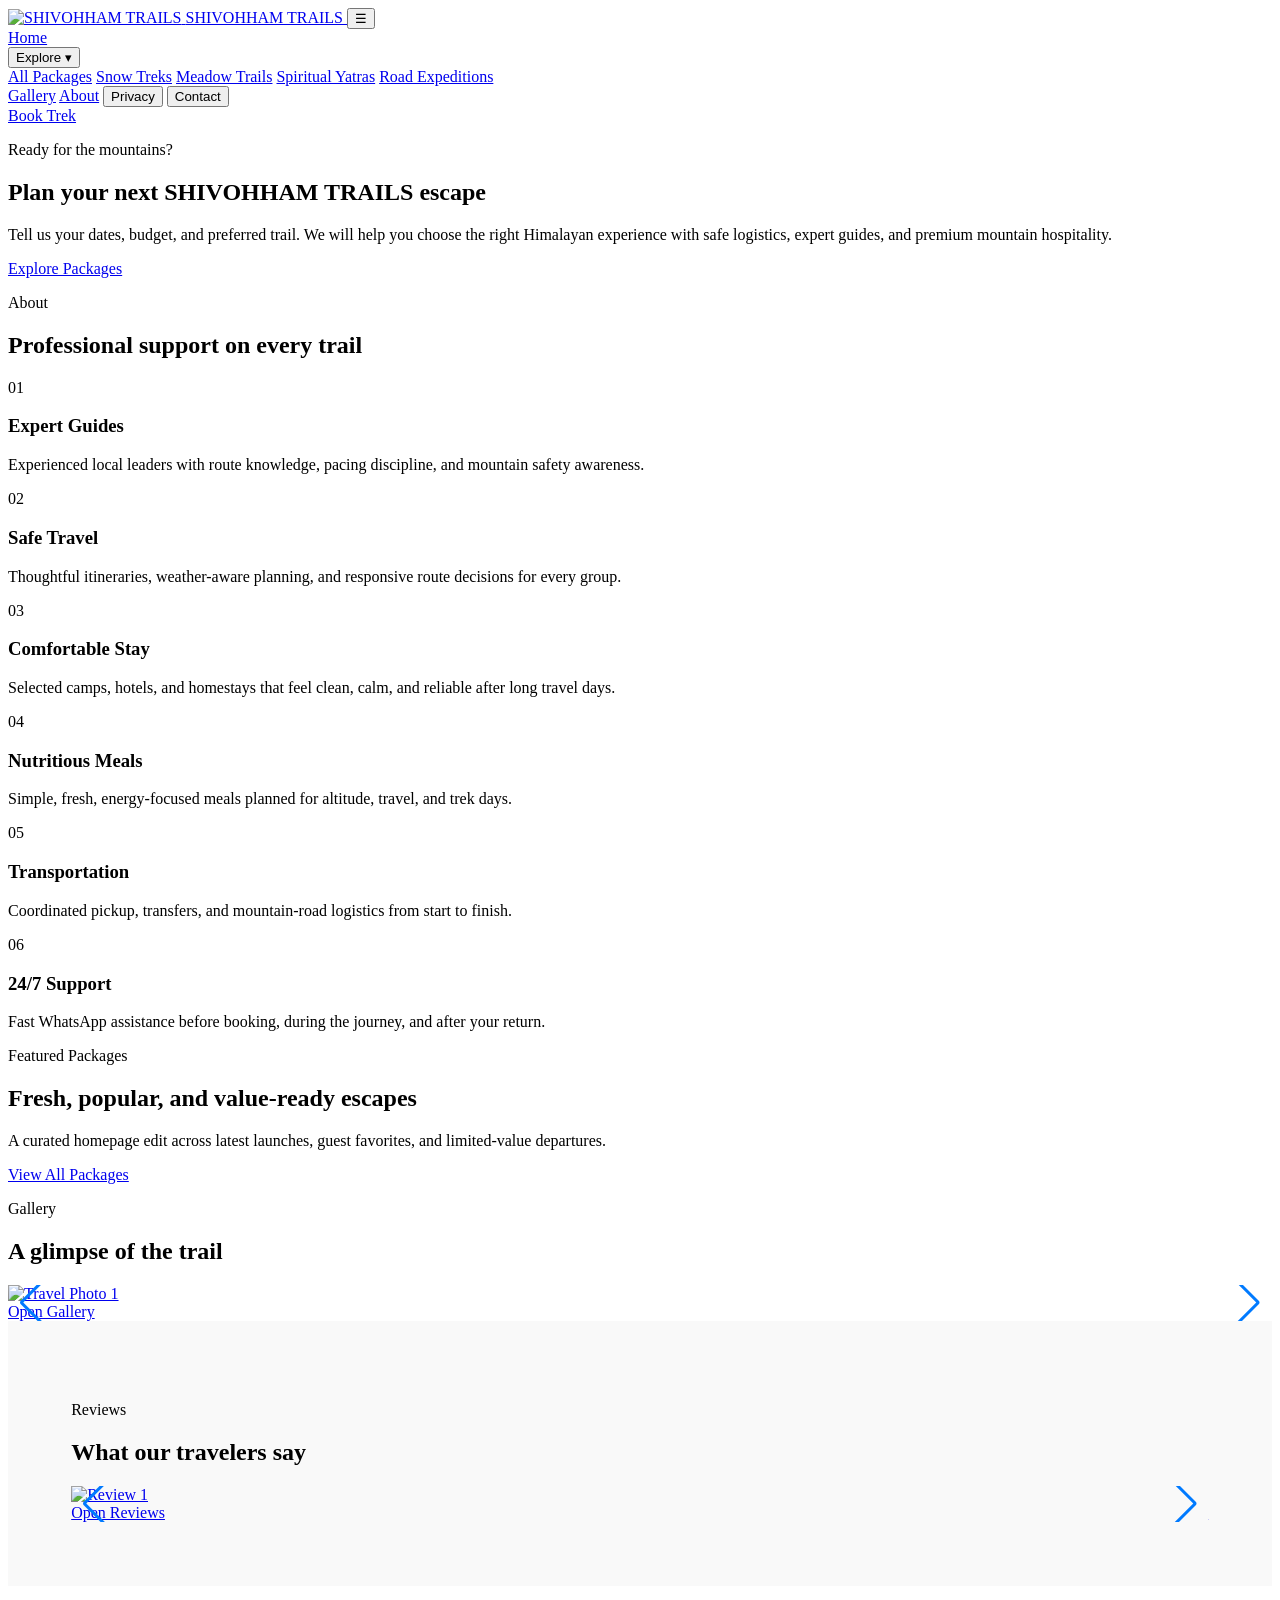
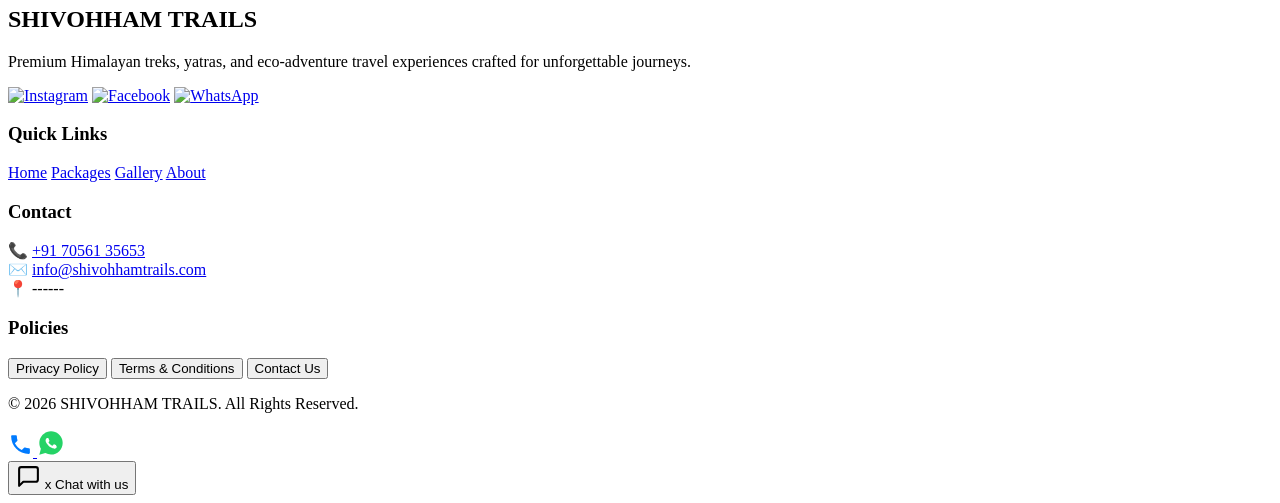
==== home/index.html @ 0c2823a3 "Fix Instagram icon paths" ====
<!DOCTYPE html>
<html lang="en">
<head>
  <meta charset="UTF-8" />
  <meta name="viewport" content="width=device-width, initial-scale=1.0" />
  <title>SHIVOHHAM TRAILS | Premium Himalayan Treks & Travel Packages</title>
  <meta name="description" content="Discover premium Himalayan treks, spiritual yatras, and curated mountain travel packages with expert guides and easy WhatsApp booking." />
  <link rel="icon" type="image/jpeg" href="../assets/logo.png" />
  <link rel="stylesheet" href="https://cdn.jsdelivr.net/npm/swiper@11/swiper-bundle.min.css" />
  <link rel="stylesheet" href="../index.css" />
  <script src="https://cdn.jsdelivr.net/npm/swiper@11/swiper-bundle.min.js"></script>
  <script src="../package.js" defer></script>
  <script src="../index.js" defer></script>
  <link rel="preconnect" href="https://fonts.googleapis.com">
  <link rel="preconnect" href="https://fonts.gstatic.com" crossorigin>
  <link href="https://fonts.googleapis.com/css2?family=Inter:wght@400;500;600;700;800;900&display=swap" rel="stylesheet">
</head> 
<body>
  <header class="header">
    <a class="logo-container" href="../home/" aria-label="SHIVOHHAM TRAILS home">
      <img class="logo-img" src="../assets/logo.png" alt="SHIVOHHAM TRAILS" />
      <span class="logo-text">SHIVOHHAM TRAILS</span>
    </a>

    <button class="menu-toggle" id="menuToggle">
      ☰
    </button>

    <nav class="nav-links" id="navLinks" aria-label="Primary navigation">
      <a href="../home/">Home</a>
      <div class="dropdown">
        <button class="dropdown-btn nav-link">Explore ▾</button>
        <div class="dropdown-content">
          <a href="../packages/">All Packages</a>
          <a href="../packages/?category=snow">Snow Treks</a>
          <a href="../packages/?category=meadow">Meadow Trails</a>
          <a href="../packages/?category=yatra">Spiritual Yatras</a>
          <a href="../packages/?category=road">Road Expeditions</a>
        </div>
      </div>
      <a href="../gallery/gallery.html">Gallery</a>
      <a href="#why">About</a>
      <button class="nav-link" type="button" data-modal="privacy">Privacy</button>
      <button class="nav-link" type="button" data-modal="contact">Contact</button>
    </nav>

    <div class="nav-actions">
      <a class="nav-cta" href="https://wa.me/917056135653" target="_blank" rel="noopener noreferrer">Book Trek</a>
    </div>
  </header>

  <main>
    <section class="hero reveal" id="home">
      <div class="hero-bg"></div>
      <div class="hero-pattern" aria-hidden="true"></div>
      <div class="hero-panel">
        <p class="eyebrow">Ready for the mountains?</p>
        <div class="mini-divider" aria-hidden="true"><span></span></div>
        <h1 class="animate-title">Plan your next <span>SHIVOHHAM TRAILS</span> escape</h1>
        <p class="animate-subtitle">Tell us your dates, budget, and preferred trail. We will help you choose the right Himalayan experience with safe logistics, expert guides, and premium mountain hospitality.</p>
        <div class="hero-actions">
          <a class="hero-cta ghost" href="../packages/">Explore Packages</a>
        </div>
      </div>
    </section>

    <section class="why-section reveal-left" id="why">
      <div class="trek-container">
        <div class="section-heading">
          <p class="eyebrow">About</p>
          <h2 class="section-title">Professional support on every trail</h2>
        </div>
        <div class="why-grid">
          <article class="why-card"><span>01</span><h3>Expert Guides</h3><p>Experienced local leaders with route knowledge, pacing discipline, and mountain safety awareness.</p></article>
          <article class="why-card"><span>02</span><h3>Safe Travel</h3><p>Thoughtful itineraries, weather-aware planning, and responsive route decisions for every group.</p></article>
          <article class="why-card"><span>03</span><h3>Comfortable Stay</h3><p>Selected camps, hotels, and homestays that feel clean, calm, and reliable after long travel days.</p></article>
          <article class="why-card"><span>04</span><h3>Nutritious Meals</h3><p>Simple, fresh, energy-focused meals planned for altitude, travel, and trek days.</p></article>
          <article class="why-card"><span>05</span><h3>Transportation</h3><p>Coordinated pickup, transfers, and mountain-road logistics from start to finish.</p></article>
          <article class="why-card"><span>06</span><h3>24/7 Support</h3><p>Fast WhatsApp assistance before booking, during the journey, and after your return.</p></article>
        </div>
      </div>
    </section>

    <section class="trek-container reveal" id="treks">
      <div class="section-heading">
        <p class="eyebrow">Featured Packages</p>
        <h2 class="section-title">Fresh, popular, and value-ready escapes</h2>
        <p class="section-copy">A curated homepage edit across latest launches, guest favorites, and limited-value departures.</p>
      </div>
      <div class="featured-package-board" id="featuredPackages"></div>
      <div class="featured-actions">
        <a class="hero-cta primary" href="../packages/">View All Packages</a>
      </div>
    </section>

    <section class="insta-feed-section reveal-right" id="gallery">
      <div class="insta-inner">
        <div class="section-heading">
          <p class="eyebrow">Gallery</p>
          <h2 class="section-title">A glimpse of the trail</h2>
        </div>
        <div class="swiper gallerySwiper">
          <div class="swiper-wrapper">
            <div class="swiper-slide"><a class="image-card" href="../gallery/gallery.html"><img src="../assets/reviews/travel1.jpeg" alt="Travel Photo 1" /><div class="image-overlay"><span>Open Gallery</span></div></a></div>
            <div class="swiper-slide"><a class="image-card" href="../gallery/gallery.html"><img src="../assets/reviews/travel2.jpeg" alt="Travel Photo 2" /><div class="image-overlay"><span>Open Gallery</span></div></a></div>
            <div class="swiper-slide"><a class="image-card" href="../gallery/gallery.html"><img src="../assets/reviews/travel3.jpeg" alt="Travel Photo 3" /><div class="image-overlay"><span>Open Gallery</span></div></a></div>
            <div class="swiper-slide"><a class="image-card" href="../gallery/gallery.html"><img src="../assets/reviews/travel4.jpeg" alt="Travel Photo 4" /><div class="image-overlay"><span>Open Gallery</span></div></a></div>
            <div class="swiper-slide"><a class="image-card" href="../gallery/gallery.html"><img src="../assets/reviews/travel5.jpeg" alt="Travel Photo 5" /><div class="image-overlay"><span>Open Gallery</span></div></a></div>
            <div class="swiper-slide"><a class="image-card" href="../gallery/gallery.html"><img src="../assets/reviews/travel6.jpeg" alt="Travel Photo 6" /><div class="image-overlay"><span>Open Gallery</span></div></a></div>
            <div class="swiper-slide"><a class="image-card" href="../gallery/gallery.html"><img src="../assets/reviews/travel7.jpeg" alt="Travel Photo 7" /><div class="image-overlay"><span>Open Gallery</span></div></a></div>
            <div class="swiper-slide"><a class="image-card" href="../gallery/gallery.html"><img src="../assets/reviews/travel8.jpeg" alt="Travel Photo 8" /><div class="image-overlay"><span>Open Gallery</span></div></a></div>
            <div class="swiper-slide"><a class="image-card" href="../gallery/gallery.html"><img src="../assets/reviews/travel9.jpeg" alt="Travel Photo 9" /><div class="image-overlay"><span>Open Gallery</span></div></a></div>
            <div class="swiper-slide"><a class="image-card" href="../gallery/gallery.html"><img src="../assets/reviews/travel10.jpeg" alt="Travel Photo 10" /><div class="image-overlay"><span>Open Gallery</span></div></a></div>
            <div class="swiper-slide"><a class="image-card" href="../gallery/gallery.html"><img src="../assets/reviews/travel11.jpeg" alt="Travel Photo 11" /><div class="image-overlay"><span>Open Gallery</span></div></a></div>
            <div class="swiper-slide"><a class="image-card" href="../gallery/gallery.html"><img src="../assets/reviews/travel12.jpeg" alt="Travel Photo 12" /><div class="image-overlay"><span>Open Gallery</span></div></a></div>
            <div class="swiper-slide"><a class="image-card" href="../gallery/gallery.html"><img src="../assets/reviews/travel13.jpeg" alt="Travel Photo 13" /><div class="image-overlay"><span>Open Gallery</span></div></a></div>
            <div class="swiper-slide"><a class="image-card" href="../gallery/gallery.html"><img src="../assets/reviews/travel14.jpeg" alt="Travel Photo 14" /><div class="image-overlay"><span>Open Gallery</span></div></a></div>
            <div class="swiper-slide"><a class="image-card" href="../gallery/gallery.html"><img src="../assets/reviews/travel15.jpeg" alt="Travel Photo 15" /><div class="image-overlay"><span>Open Gallery</span></div></a></div>
            <div class="swiper-slide"><a class="image-card" href="../gallery/gallery.html"><img src="../assets/reviews/travel16.jpeg" alt="Travel Photo 16" /><div class="image-overlay"><span>Open Gallery</span></div></a></div>
          </div>
          <div class="swiper-button-next"></div>
          <div class="swiper-button-prev"></div>
          <div class="swiper-pagination"></div>
        </div>
      </div>
    </section>

    <section class="reviews-section reveal" id="reviews" style="padding: 4rem 5%; background: var(--bg-alt, #f9f9f9);">
      <div class="trek-container">
        <div class="section-heading">
          <p class="eyebrow">Reviews</p>
          <h2 class="section-title">What our travelers say</h2>
        </div>
        <div class="swiper reviewsSwiper">
          <div class="swiper-wrapper">
            <div class="swiper-slide"><a class="image-card" href="../gallery/gallery.html#reviews"><img src="../assets/reviews/r1.jpeg" alt="Review 1" /><div class="image-overlay"><span>Open Reviews</span></div></a></div>
            <div class="swiper-slide"><a class="image-card" href="../gallery/gallery.html#reviews"><img src="../assets/reviews/r2.jpeg" alt="Review 2" /><div class="image-overlay"><span>Open Reviews</span></div></a></div>
            <div class="swiper-slide"><a class="image-card" href="../gallery/gallery.html#reviews"><img src="../assets/reviews/r3.jpeg" alt="Review 3" /><div class="image-overlay"><span>Open Reviews</span></div></a></div>
            <div class="swiper-slide"><a class="image-card" href="../gallery/gallery.html#reviews"><img src="../assets/reviews/r4.jpeg" alt="Review 4" /><div class="image-overlay"><span>Open Reviews</span></div></a></div>
            <div class="swiper-slide"><a class="image-card" href="../gallery/gallery.html#reviews"><img src="../assets/reviews/r5.jpeg" alt="Review 5" /><div class="image-overlay"><span>Open Reviews</span></div></a></div>
            <div class="swiper-slide"><a class="image-card" href="../gallery/gallery.html#reviews"><img src="../assets/reviews/r6.jpeg" alt="Review 6" /><div class="image-overlay"><span>Open Reviews</span></div></a></div>
            <div class="swiper-slide"><a class="image-card" href="../gallery/gallery.html#reviews"><img src="../assets/reviews/r7.jpeg" alt="Review 7" /><div class="image-overlay"><span>Open Reviews</span></div></a></div>
            <div class="swiper-slide"><a class="image-card" href="../gallery/gallery.html#reviews"><img src="../assets/reviews/r8.jpeg" alt="Review 8" /><div class="image-overlay"><span>Open Reviews</span></div></a></div>
          </div>
          <div class="swiper-button-next"></div>
          <div class="swiper-button-prev"></div>
          <div class="swiper-pagination"></div>
        </div>
      </div>
    </section>
  </main>

  <footer class="footer">
    <div class="footer-grid">
      <div class="footer-brand">
        <h2>SHIVOHHAM TRAILS</h2>
        <p>Premium Himalayan treks, yatras, and eco-adventure travel experiences crafted for unforgettable journeys.</p>
        <div class="footer-social">
          <a href="https://www.instagram.com/shivohham__trails/" target="_blank" rel="noopener noreferrer" aria-label="Instagram"><img src="../assets/icon/Instagram.png" alt="Instagram"></a>
          <a href="https://www.facebook.com/profile.php?id=61578750787641" target="_blank" rel="noopener noreferrer" aria-label="Facebook"><img src="../assets/icon/facebook.png" alt="Facebook"></a>
          <a href="https://wa.me/917056135653" target="_blank" rel="noopener noreferrer" aria-label="WhatsApp"><img src="../assets/icon/whatsapp.png" alt="WhatsApp"></a>
        </div>
      </div>
      <div>
        <h3>Quick Links</h3>
        <a href="../home/">Home</a>
        <a href="../packages/">Packages</a>
        <a href="../gallery/gallery.html">Gallery</a>
        <a href="../home/#why">About</a>
      </div>
      <div>
        <h3>Contact</h3>
        <div class="footer-contact-item">
          <span class="icon">📞</span>
          <a href="tel:+917056135653">+91 70561 35653</a>
        </div>
        <div class="footer-contact-item">
          <span class="icon">✉️</span>
          <a href="#">info@shivohhamtrails.com</a>
        </div>
        <div class="footer-contact-item">
          <span class="icon">📍</span>
          <span>------</span>
        </div>
      </div>
      <div>
        <h3>Policies</h3>
        <button type="button" data-modal="privacy">Privacy Policy</button>
        <button type="button" data-modal="terms">Terms & Conditions</button>
        <button type="button" data-modal="contact">Contact Us</button>
      </div>
    </div>
    <div class="footer-bottom">
      <p>&copy; 2026 SHIVOHHAM TRAILS. All Rights Reserved.</p>
    </div>
  </footer>

  <div class="contact-widget">
    <a class="widget-btn phone-btn" href="tel:+917056135653" aria-label="Call Us" title="Call Us">
      <svg width="25" height="25" viewBox="0 0 24 24" aria-hidden="true" fill="#007BFF"><path d="M6.62 10.79c1.44 2.83 3.76 5.14 6.59 6.59l2.2-2.2c.27-.27.67-.36 1.02-.24 1.12.37 2.33.57 3.57.57.55 0 1 .45 1 1V20c0 .55-.45 1-1 1-9.39 0-17-7.61-17-17 0-.55.45-1 1-1h3.5c.55 0 1 .45 1 1 0 1.25.2 2.45.57 3.57.11.35.03.74-.25 1.02l-2.2 2.2z"/></svg>
    </a>
    <a class="widget-btn whatsapp-btn" href="https://wa.me/917056135653" target="_blank" rel="noopener noreferrer" aria-label="WhatsApp Us" title="WhatsApp Us">
      <svg width="28" height="28" viewBox="0 0 24 24" aria-hidden="true" fill="none"><path d="M12.006 2.004c-5.522 0-10.003 4.48-10.003 10.003 0 1.76.458 3.483 1.33 5.004L2 22.004l5.138-1.348a9.96 9.96 0 0 0 4.868 1.26h.004c5.522 0 10.003-4.481 10.003-10.004 0-5.521-4.481-10.003-10.003-10.003z" fill="#25D366"/><path d="M16.47 13.918c-.244-.122-1.448-.716-1.67-.798-.223-.082-.385-.123-.548.123-.162.245-.63.797-.771.961-.142.163-.284.184-.528.062a6.084 6.084 0 0 1-1.789-1.103 6.7 6.7 0 0 1-1.24-1.543c-.143-.245-.015-.378.107-.5.11-.11.244-.286.366-.429.122-.143.162-.245.244-.408.081-.164.04-.307-.02-.429-.062-.123-.549-1.325-.752-1.815-.198-.478-.399-.413-.548-.42-.142-.008-.305-.01-.468-.01a.896.896 0 0 0-.65.306c-.223.245-.853.837-.853 2.04 0 1.204.873 2.368.995 2.53.122.164 1.727 2.634 4.183 3.693 1.954.842 2.316.715 2.723.673.407-.04 1.32-.538 1.503-1.058.183-.52.183-.967.122-1.06-.06-.091-.223-.142-.468-.264z" fill="#FFF"/></svg>
    </a>
  </div>

  <button class="chat-toggle-btn" type="button" aria-label="Open chat assistant">
    <svg class="chat-open-icon" width="25" height="25" viewBox="0 0 24 24" aria-hidden="true"><path d="M21 15a2 2 0 0 1-2 2H7l-4 4V5a2 2 0 0 1 2-2h14a2 2 0 0 1 2 2z" fill="none" stroke="currentColor" stroke-width="2" stroke-linecap="round" stroke-linejoin="round"/></svg>
    <span class="chat-close-icon">x</span>
    <span class="chat-label">Chat with us</span>
  </button>
  <div class="chat-window" hidden>
    <div class="chat-header"><h3>Trek Guide Assistant</h3></div>
    <div class="chat-body" id="chatBody"></div>
  </div>

  <div class="modal-root" id="modalRoot" aria-live="polite"></div>
</body>
</html>
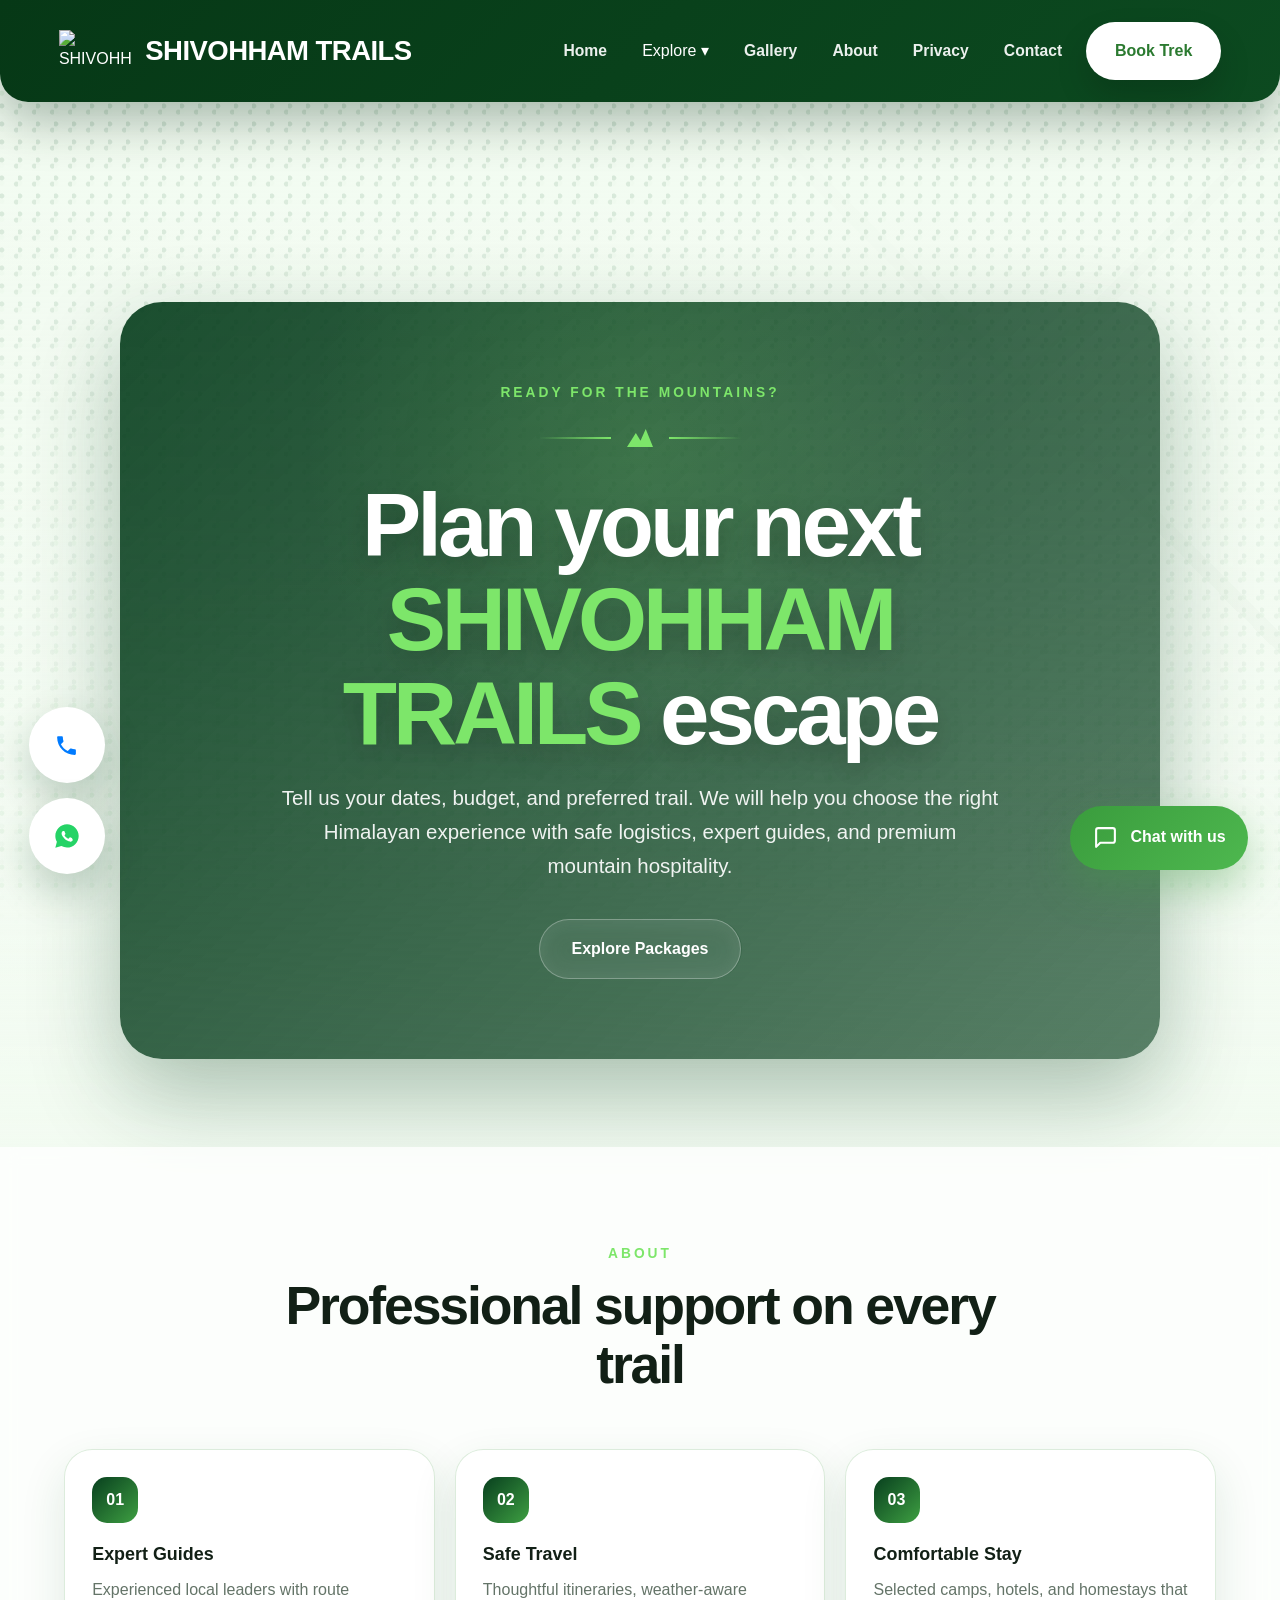
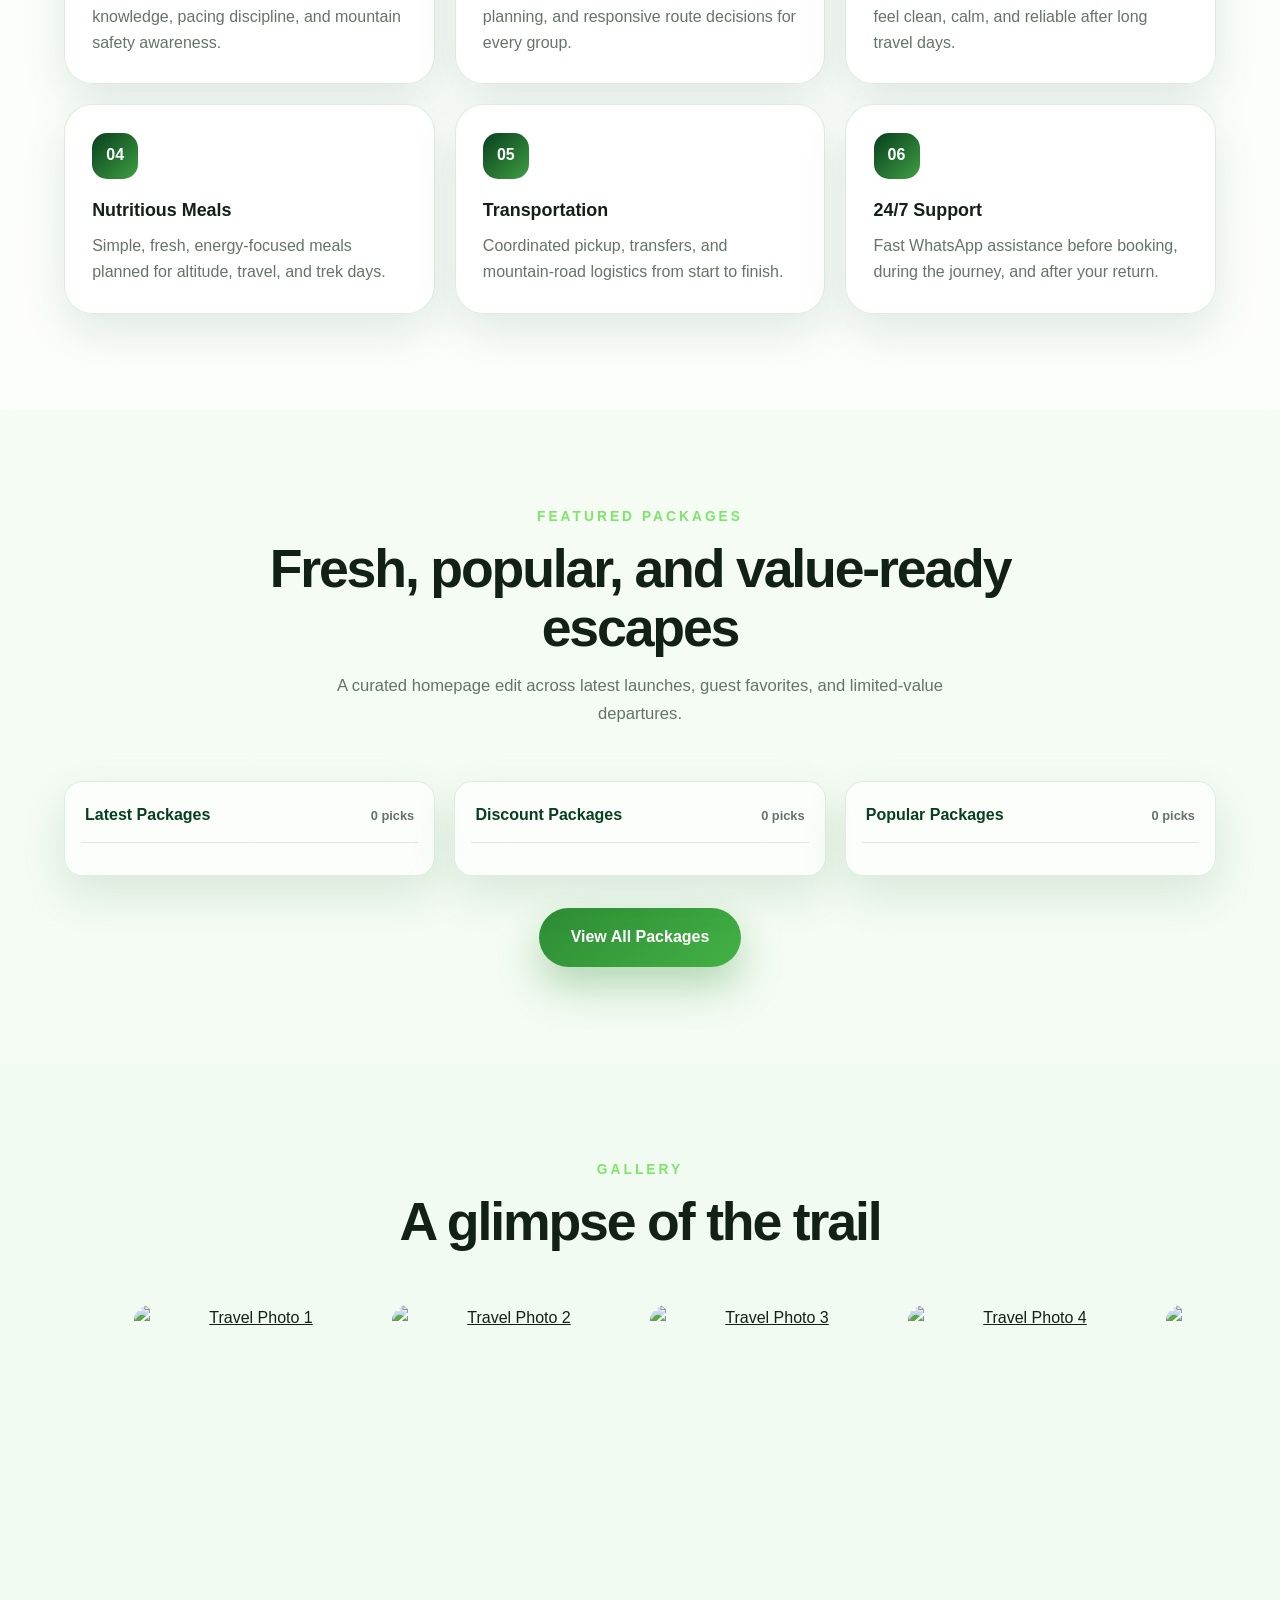
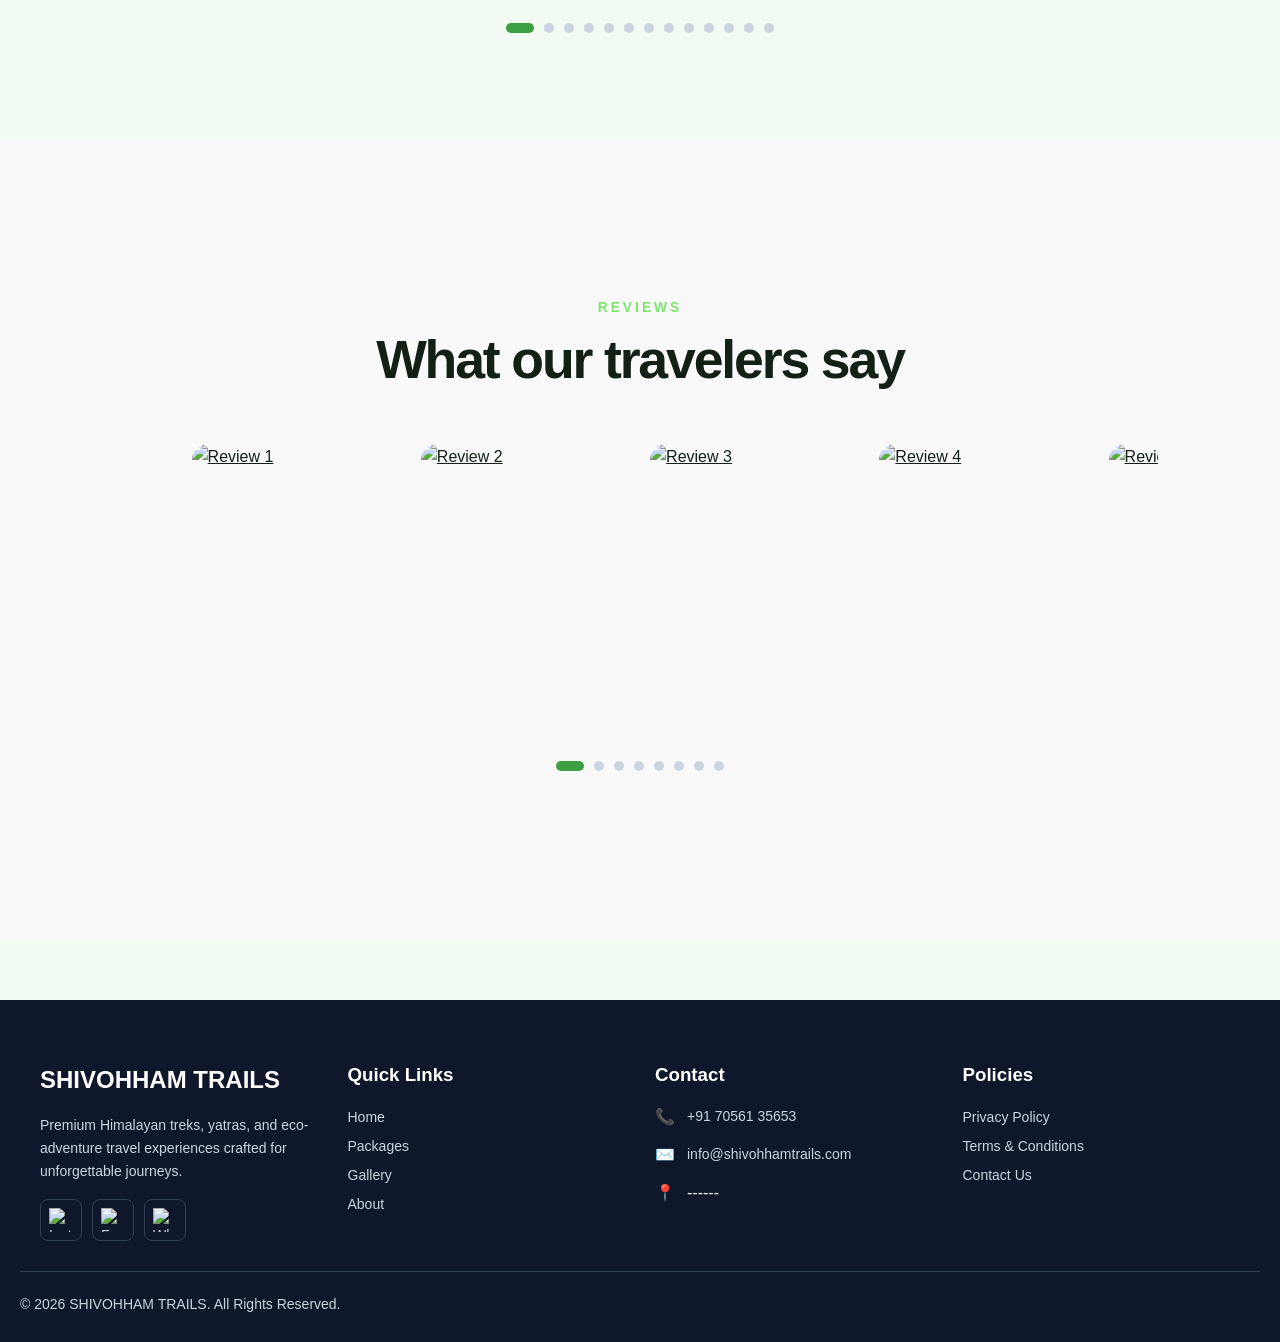
==== commit fd249dce: "Bust cache for contact modal assets" ====
--- a/home/index.html
+++ b/home/index.html
@@ -7,10 +7,10 @@
   <meta name="description" content="Discover premium Himalayan treks, spiritual yatras, and curated mountain travel packages with expert guides and easy WhatsApp booking." />
   <link rel="icon" type="image/jpeg" href="../assets/logo.png" />
   <link rel="stylesheet" href="https://cdn.jsdelivr.net/npm/swiper@11/swiper-bundle.min.css" />
-  <link rel="stylesheet" href="../index.css" />
+  <link rel="stylesheet" href="../index.css?v=20260615-contact" />
   <script src="https://cdn.jsdelivr.net/npm/swiper@11/swiper-bundle.min.js"></script>
   <script src="../package.js" defer></script>
-  <script src="../index.js" defer></script>
+  <script src="../index.js?v=20260615-contact" defer></script>
   <link rel="preconnect" href="https://fonts.googleapis.com">
   <link rel="preconnect" href="https://fonts.gstatic.com" crossorigin>
   <link href="https://fonts.googleapis.com/css2?family=Inter:wght@400;500;600;700;800;900&display=swap" rel="stylesheet">
--- a/index.css
+++ b/index.css
@@ -0,0 +1,2556 @@
+:root{
+  --forest:#083f1e;
+  --forest-2:#0f5b29;
+  --green:#3e9f42;
+  --leaf:#7de66a;
+  --cream:#f2fbf1;
+  --white:#fff;
+  --ink:#122016;
+  --muted:#647468;
+  --line:#d9ead9;
+  --shadow:0 28px 80px rgba(8,63,30,.2);
+  --soft-shadow:0 18px 45px rgba(15,91,41,.12);
+  --radius:28px;
+  --font:"Inter", sans-serif;
+  --transition:all .3s cubic-bezier(.4,0,.2,1);
+}
+
+*{
+  box-sizing:border-box;
+  margin:0;
+  padding:0;
+}
+
+html,
+body{
+  overflow-x:hidden;
+}
+
+html{
+  scroll-behavior:smooth;
+}
+
+body{
+  min-height:100vh;
+  color:var(--ink);
+  font-family:var(--font);
+  line-height:1.65;
+  background:
+    linear-gradient(180deg,rgba(242,251,241,.92),rgba(242,251,241,.74) 42%,rgba(242,251,241,.98) 72%),
+    url("assets/hero_bg_final.png") center top/cover fixed no-repeat;
+}
+
+body::before{
+  content:"";
+  position:fixed;
+  inset:0;
+  z-index:-1;
+  pointer-events:none;
+  background:
+    radial-gradient(circle at 10% 18%,rgba(62,159,66,.12) 0 2px,transparent 3px) 0 0/18px 18px,
+    linear-gradient(135deg,transparent 0 64%,rgba(8,63,30,.06) 64% 65%,transparent 65%),
+    linear-gradient(45deg,transparent 0 70%,rgba(8,63,30,.04) 70% 71%,transparent 71%);
+  opacity:.7;
+}
+
+body.modal-open{
+  overflow:hidden;
+}
+
+img{
+  max-width:100%;
+  height:auto;
+}
+
+button,
+a{
+  font:inherit;
+}
+
+a{
+  color:inherit;
+}
+
+::-webkit-scrollbar{
+  width:10px;
+}
+
+::-webkit-scrollbar-track{
+  background:#e8f5e7;
+}
+
+::-webkit-scrollbar-thumb{
+  background:var(--forest-2);
+  border-radius:999px;
+}
+
+.menu-toggle{
+  display:none;
+  background:none;
+  border:none;
+  color:#fff;
+  font-size:2rem;
+  cursor:pointer;
+}
+
+.header{
+  position:relative;
+  z-index:1000;
+  display:flex;
+  align-items:center;
+  justify-content:space-between;
+  gap:1.5rem;
+  padding:1.35rem 4.6%;
+  color:#fff;
+  background:linear-gradient(135deg,#063816,#0c4a20);
+  border-radius:0 0 28px 28px;
+  box-shadow:0 18px 50px rgba(4,40,18,.32);
+  transition:var(--transition);
+}
+
+.header.scrolled{
+  padding-top:.85rem;
+  padding-bottom:.85rem;
+  background:rgba(7,54,22,.96);
+  -webkit-backdrop-filter:blur(18px);
+  backdrop-filter:blur(18px);
+}
+
+.logo-container{
+  display:flex;
+  align-items:center;
+  gap:.9rem;
+  min-width:max-content;
+  text-decoration:none;
+}
+
+.logo-img{
+  width:72px;
+  height:42px;
+  object-fit:contain;
+  background:transparent;
+  box-shadow:none;
+}
+
+.logo-text{
+  color:#fff;
+  font-size:1.72rem;
+  font-weight:900;
+  line-height:1;
+  letter-spacing:-.02em;
+}
+
+@media (min-width:769px){
+  .menu-toggle{
+    display:none !important;
+  }
+  .nav-links{
+    display:flex !important;
+  }
+}
+
+.nav-links{
+  display:flex;
+  align-items:center;
+  justify-content:center;
+  gap:2.2rem;
+  margin-left:auto;
+}
+
+.nav-links a,
+.nav-link{
+  position:relative;
+  color:rgba(255,255,255,.92);
+  text-decoration:none;
+  border:0;
+  background:transparent;
+  cursor:pointer;
+  font-size:.98rem;
+  font-weight:800;
+  white-space:nowrap;
+  transition:var(--transition);
+}
+
+.nav-links a::after,
+.nav-link::after{
+  content:"";
+  position:absolute;
+  left:0;
+  right:0;
+  bottom:-.45rem;
+  height:2px;
+  background:var(--leaf);
+  border-radius:999px;
+  opacity:0;
+  transform:scaleX(.35);
+  transition:var(--transition);
+}
+
+.nav-links a:hover,
+.nav-link:hover{
+  color:#fff;
+}
+
+.nav-links a:hover::after,
+.nav-link:hover::after{
+  opacity:1;
+  transform:scaleX(1);
+}
+
+.dropdown{
+  position:relative;
+}
+
+.dropdown-btn{
+  background:none;
+  border:none;
+  color:inherit;
+  cursor:pointer;
+  font:inherit;
+  padding:0;
+  outline:none;
+}
+
+.dropdown-content{
+  position:absolute;
+  top:100%;
+  left:0;
+  min-width:220px;
+  background:#fff;
+  border-radius:12px;
+  box-shadow:0 10px 30px rgba(0,0,0,.12);
+  opacity:0;
+  visibility:hidden;
+  transition:.25s;
+  z-index:100;
+  padding:0.5rem 0;
+}
+
+.dropdown:hover .dropdown-content{
+  opacity:1;
+  visibility:visible;
+}
+
+.dropdown.active .dropdown-content {
+  opacity: 1;
+  visibility: visible;
+}
+
+.dropdown-content a{
+  display:block;
+  padding:12px 18px;
+  color:var(--ink);
+  text-decoration:none;
+  font-weight:600;
+}
+
+.dropdown-content a:hover{
+  background:var(--cream);
+  color:var(--forest);
+}
+
+.dropdown-content a::after{
+  display:none;
+}
+
+.nav-actions{
+  display:flex;
+  align-items:center;
+}
+
+.nav-cta{
+  display:inline-flex;
+  align-items:center;
+  justify-content:center;
+  min-height:54px;
+  padding:1rem 1.8rem;
+  color:#2b7a30;
+  background:#fff;
+  border-radius:999px;
+  text-decoration:none;
+  font-weight:900;
+  box-shadow:0 16px 32px rgba(0,0,0,.16);
+  transition:var(--transition);
+}
+
+.nav-cta:hover{
+  transform:translateY(-3px);
+  box-shadow:0 20px 38px rgba(255,255,255,.22);
+}
+
+.hero{
+  position:relative;
+  min-height:100vh;
+  display:flex;
+  align-items:center;
+  justify-content:center;
+  padding:10rem 5% 5.5rem;
+  isolation:isolate;
+}
+
+.hero-bg{
+  position:absolute;
+  inset:0;
+  z-index:-3;
+  background:
+    linear-gradient(180deg,rgba(242,251,241,.88) 0%,rgba(242,251,241,.58) 40%,rgba(242,251,241,.15) 65%,rgba(242,251,241,.98) 100%),
+    url("assets/hero_bg_final.png") center bottom/cover no-repeat;
+}
+
+.hero-pattern{
+  position:absolute;
+  inset:0;
+  z-index:-2;
+  pointer-events:none;
+  background:
+    radial-gradient(circle at 10% 22%,rgba(15,91,41,.2) 0 2px,transparent 3px) 0 0/18px 18px,
+    radial-gradient(circle at 91% 56%,rgba(15,91,41,.18) 0 2px,transparent 3px) 0 0/18px 18px;
+  mask-image:linear-gradient(180deg,#000 0%,transparent 82%);
+  opacity:.65;
+}
+
+.hero-panel{
+  position:relative;
+  width:min(1040px,100%);
+  margin-top:2.5rem;
+  padding:5rem clamp(1.4rem,6vw,6.5rem);
+  overflow:hidden;
+  color:#fff;
+  text-align:center;
+  border-radius:42px;
+  background:
+    linear-gradient(135deg,rgba(8,63,30,.92),rgba(8,63,30,.66)),
+    url("assets/packages/kuari_pass.webp") center/cover no-repeat;
+  box-shadow:0 36px 90px rgba(8,63,30,.32);
+}
+
+.hero-panel::after{
+  content:"";
+  position:absolute;
+  inset:0;
+  pointer-events:none;
+  background:radial-gradient(circle at 50% 20%,rgba(125,230,106,.14),transparent 42%);
+}
+
+.eyebrow{
+  position:relative;
+  z-index:1;
+  color:var(--leaf);
+  text-transform:uppercase;
+  letter-spacing:.22em;
+  font-size:.86rem;
+  font-weight:900;
+}
+
+.mini-divider{
+  position:relative;
+  z-index:1;
+  display:flex;
+  align-items:center;
+  justify-content:center;
+  gap:1rem;
+  margin:1.55rem 0 2rem;
+  color:var(--leaf);
+}
+
+.mini-divider::before,
+.mini-divider::after{
+  content:"";
+  width:72px;
+  height:2px;
+  background:linear-gradient(90deg,transparent,var(--leaf));
+}
+
+.mini-divider::after{
+  background:linear-gradient(90deg,var(--leaf),transparent);
+}
+
+.mini-divider span{
+  width:26px;
+  height:18px;
+  background:var(--leaf);
+  clip-path:polygon(0 100%,34% 22%,52% 65%,72% 0,100% 100%);
+}
+
+.animate-title{
+  position:relative;
+  z-index:1;
+  max-width:760px;
+  margin:0 auto 1.25rem;
+  color:#fff;
+  font-size:clamp(2.8rem,7vw,5.55rem);
+  line-height:1.06;
+  font-weight:900;
+  letter-spacing:-.045em;
+  text-shadow:0 12px 28px rgba(0,0,0,.22);
+}
+
+.animate-title span{
+  color:var(--leaf);
+}
+
+.animate-subtitle{
+  position:relative;
+  z-index:1;
+  max-width:720px;
+  margin:0 auto;
+  color:rgba(255,255,255,.92);
+  font-size:clamp(1rem,2vw,1.28rem);
+}
+
+.hero-actions{
+  position:relative;
+  z-index:1;
+  display:flex;
+  justify-content:center;
+  flex-wrap:wrap;
+  gap:1rem;
+  margin-top:2.25rem;
+}
+
+.hero-cta,
+.cta-button,
+.review-form button{
+  display:inline-flex;
+  align-items:center;
+  justify-content:center;
+  gap:.7rem;
+  min-height:58px;
+  padding:1rem 2rem;
+  color:#fff;
+  text-decoration:none;
+  border:0;
+  border-radius:999px;
+  cursor:pointer;
+  font-weight:900;
+  background:linear-gradient(135deg,#2e8d35,#43b145);
+  box-shadow:0 18px 42px rgba(46,141,53,.34);
+  transition:var(--transition);
+}
+
+.hero-cta.ghost{
+  color:#fff;
+  background:rgba(255,255,255,.14);
+  border:1px solid rgba(255,255,255,.28);
+  box-shadow:none;
+  -webkit-backdrop-filter:blur(14px);
+  backdrop-filter:blur(14px);
+}
+
+.hero-cta:hover,
+.cta-button:hover,
+.review-form button:hover{
+  transform:translateY(-4px);
+  box-shadow:0 24px 50px rgba(62,159,66,.36);
+}
+
+.trek-container{
+  width:min(1380px,100%);
+  margin:0 auto;
+  padding:6rem 5%;
+}
+
+.section-heading{
+  max-width:760px;
+  margin:0 auto 3.4rem;
+  text-align:center;
+}
+
+.section-title{
+  margin-top:.65rem;
+  color:var(--ink);
+  font-size:clamp(2rem,4.5vw,3.35rem);
+  line-height:1.1;
+  letter-spacing:-.04em;
+  font-weight:900;
+}
+
+.section-copy{
+  max-width:620px;
+  margin:.95rem auto 0;
+  color:var(--muted);
+  font-size:1.04rem;
+}
+
+.trek-grid{
+  display:grid;
+  grid-template-columns:repeat(auto-fit,minmax(300px,1fr));
+  gap:1.55rem;
+}
+
+.featured-package-board{
+  display:grid;
+  grid-template-columns:repeat(3,minmax(0,1fr));
+  gap:1.2rem;
+  align-items:start;
+}
+
+.featured-column{
+  padding:1rem;
+  background:rgba(255,255,255,.6);
+  border:1px solid rgba(217,234,217,.86);
+  border-radius:18px;
+  box-shadow:var(--soft-shadow);
+  -webkit-backdrop-filter:blur(18px);
+  backdrop-filter:blur(18px);
+}
+
+.featured-column-head{
+  display:flex;
+  align-items:center;
+  justify-content:space-between;
+  gap:1rem;
+  margin-bottom:1rem;
+  padding:.25rem .25rem .85rem;
+  border-bottom:1px solid rgba(217,234,217,.9);
+}
+
+.featured-column-head span{
+  color:var(--forest);
+  font-weight:900;
+}
+
+.featured-column-head small{
+  color:var(--muted);
+  font-size:.8rem;
+  font-weight:800;
+}
+
+.featured-stack{
+  display:grid;
+  gap:1rem;
+}
+
+.featured-actions{
+  display:flex;
+  justify-content:center;
+  margin-top:2rem;
+}
+
+.trek-card{
+  position:relative;
+  display:flex;
+  flex-direction:column;
+  min-height:100%;
+  overflow:hidden;
+  cursor:pointer;
+  background:rgba(255,255,255,.94);
+  border:1px solid rgba(217,234,217,.86);
+  border-radius:var(--radius);
+  box-shadow:var(--soft-shadow);
+  transition:var(--transition);
+  text-decoration:none;
+}
+
+.package-card{
+  border-radius:16px;
+  background:linear-gradient(180deg,rgba(255,255,255,.96),rgba(248,255,248,.9));
+  -webkit-backdrop-filter:blur(14px);
+  backdrop-filter:blur(14px);
+}
+
+.trek-card::before{
+  content:"";
+  position:absolute;
+  inset:0 auto 0 0;
+  width:5px;
+  background:linear-gradient(180deg,var(--forest),var(--green));
+  z-index:2;
+}
+
+.trek-card:hover{
+  transform:translateY(-10px);
+  border-color:rgba(62,159,66,.42);
+  box-shadow:var(--shadow);
+}
+
+.package-media{
+  position:relative;
+  overflow:hidden;
+}
+
+.trek-image{
+  width:100%;
+  height:250px;
+  object-fit:cover;
+  display:block;
+  transition:transform .55s ease;
+}
+
+.trek-card:hover .trek-image{
+  transform:scale(1.06);
+}
+
+.package-badges{
+  position:absolute;
+  top:.9rem;
+  left:.9rem;
+  right:.9rem;
+  z-index:3;
+  display:flex;
+  flex-wrap:wrap;
+  gap:.45rem;
+}
+
+.package-badges span,
+.difficulty-badge{
+  display:inline-flex;
+  align-items:center;
+  min-height:30px;
+  padding:.36rem .65rem;
+  color:#fff;
+  background:rgba(8,63,30,.82);
+  border:1px solid rgba(255,255,255,.28);
+  border-radius:999px;
+  font-size:.73rem;
+  font-weight:900;
+  box-shadow:0 12px 24px rgba(0,0,0,.16);
+  -webkit-backdrop-filter:blur(12px);
+  backdrop-filter:blur(12px);
+}
+
+.difficulty-badge.easy{
+  background:rgba(62,159,66,.9);
+}
+
+.difficulty-badge.moderate{
+  background:rgba(216,162,10,.92);
+}
+
+.difficulty-badge.difficult{
+  background:rgba(188,64,46,.92);
+}
+
+.trek-info{
+  display:flex;
+  flex:1;
+  flex-direction:column;
+  padding:1.55rem;
+}
+
+.trek-meta{
+  display:flex;
+  flex-wrap:wrap;
+  gap:.65rem;
+  margin-bottom:1rem;
+  color:var(--forest-2);
+  font-size:.82rem;
+  font-weight:900;
+}
+
+.trek-meta-item{
+  padding:.36rem .74rem;
+  background:#edf8ed;
+  border-radius:999px;
+}
+
+.trek-name{
+  margin-bottom:.7rem;
+  color:var(--ink);
+  font-size:1.32rem;
+  line-height:1.25;
+  font-weight:900;
+}
+
+.trek-description{
+  color:var(--muted);
+  font-size:.95rem;
+}
+
+.package-rating{
+  display:flex;
+  align-items:center;
+  gap:.55rem;
+  margin:-.2rem 0 .65rem;
+}
+
+.package-rating span{
+  color:#d8a20a;
+  letter-spacing:1px;
+}
+
+.package-rating strong{
+  color:var(--forest);
+  font-size:.9rem;
+}
+
+.trek-card-footer{
+  display:flex;
+  align-items:center;
+  justify-content:space-between;
+  gap:1rem;
+  margin-top:auto;
+  padding-top:1.4rem;
+}
+
+.trek-price{
+  color:var(--forest);
+  font-size:1.13rem;
+  font-weight:900;
+}
+
+.trek-details{
+  display:inline-flex;
+  align-items:center;
+  justify-content:center;
+  min-height:38px;
+  padding:.55rem .85rem;
+  color:#fff;
+  background:linear-gradient(135deg,var(--forest),var(--green));
+  border-radius:999px;
+  font-weight:900;
+  white-space:nowrap;
+  box-shadow:0 12px 24px rgba(62,159,66,.2);
+}
+
+.featured-card .trek-image{
+  height:180px;
+}
+
+.featured-card .trek-info{
+  padding:1.1rem;
+}
+
+.featured-card .trek-name{
+  font-size:1.08rem;
+}
+
+.featured-card .trek-description{
+  display:-webkit-box;
+  overflow:hidden;
+  text-overflow:ellipsis;
+  line-clamp:2;
+  -webkit-line-clamp:2;
+  -webkit-box-orient:vertical;
+}
+
+.featured-card .trek-card-footer{
+  gap:.65rem;
+  padding-top:1rem;
+}
+
+.featured-card .trek-price,
+.featured-card .trek-details{
+  font-size:.86rem;
+}
+
+.packages-page{
+  scroll-margin-top:8rem;
+  padding:7rem 5%;
+  background:
+    linear-gradient(180deg,rgba(255,255,255,.8),rgba(242,251,241,.92)),
+    url("assets/packages/dayara_bugyal.webp") center/cover fixed no-repeat;
+}
+
+.packages-page.page-top{
+  padding-top:11rem;
+}
+
+.packages-shell{
+  width:min(1380px,100%);
+  margin:0 auto;
+}
+
+.packages-hero{
+  display:grid;
+  grid-template-columns:minmax(0,1fr) minmax(320px,520px);
+  gap:2rem;
+  align-items:end;
+  margin-bottom:2rem;
+  padding:2rem;
+  background:rgba(255,255,255,.76);
+  border:1px solid rgba(217,234,217,.9);
+  border-radius:18px;
+  box-shadow:var(--soft-shadow);
+  -webkit-backdrop-filter:blur(20px);
+  backdrop-filter:blur(20px);
+}
+
+.package-search{
+  display:flex;
+  align-items:center;
+  gap:.9rem;
+  min-height:70px;
+  padding:.75rem 1rem .75rem 1.25rem;
+  background:#fff;
+  border:1px solid rgba(15,91,41,.16);
+  border-radius:16px;
+  box-shadow:0 18px 35px rgba(8,63,30,.1);
+}
+
+.package-search span{
+  display:inline-flex;
+  align-items:center;
+  justify-content:center;
+  width:42px;
+  height:42px;
+  color:#fff;
+  background:linear-gradient(135deg,var(--forest),var(--green));
+  border-radius:14px;
+  overflow:hidden;
+  text-indent:-999px;
+}
+
+.package-search span::before{
+  content:"";
+  width:16px;
+  height:16px;
+  border:2px solid currentColor;
+  border-radius:50%;
+  box-shadow:8px 8px 0 -6px currentColor;
+  transform:rotate(-20deg);
+}
+
+.package-search input{
+  width:100%;
+  min-width:0;
+  color:var(--ink);
+  background:transparent;
+  border:0;
+  outline:0;
+  font:inherit;
+  font-size:1.02rem;
+  font-weight:700;
+}
+
+.package-layout{
+  display:grid;
+  grid-template-columns:320px minmax(0,1fr);
+  gap:1.5rem;
+  align-items:start;
+}
+
+.filter-panel{
+  position:sticky;
+  top:8.8rem;
+  max-height:calc(100vh - 10rem);
+  overflow:auto;
+  padding:1.15rem;
+  background:rgba(255,255,255,.84);
+  border:1px solid rgba(217,234,217,.92);
+  border-radius:18px;
+  box-shadow:var(--soft-shadow);
+  -webkit-backdrop-filter:blur(18px);
+  backdrop-filter:blur(18px);
+}
+
+.filter-panel-top{
+  display:flex;
+  align-items:center;
+  justify-content:space-between;
+  gap:1rem;
+  padding-bottom:1rem;
+  border-bottom:1px solid rgba(217,234,217,.9);
+}
+
+.filter-kicker{
+  color:var(--muted);
+  text-transform:uppercase;
+  letter-spacing:.14em;
+  font-size:.72rem;
+  font-weight:900;
+}
+
+.filter-panel-top strong{
+  color:var(--forest);
+}
+
+.clear-filters{
+  min-height:42px;
+  padding:.65rem .9rem;
+  color:var(--forest);
+  background:#edf8ed;
+  border:1px solid var(--line);
+  border-radius:999px;
+  cursor:pointer;
+  font-size:.83rem;
+  font-weight:900;
+  transition:var(--transition);
+}
+
+.clear-filters:hover{
+  color:#fff;
+  background:var(--forest);
+}
+
+.filter-group{
+  padding:1.15rem 0;
+  border-bottom:1px solid rgba(217,234,217,.68);
+}
+
+.filter-group:last-child{
+  border-bottom:0;
+  padding-bottom:.15rem;
+}
+
+.filter-group h3{
+  margin-bottom:.8rem;
+  color:var(--ink);
+  font-size:.98rem;
+  font-weight:900;
+}
+
+.filter-options{
+  display:flex;
+  flex-wrap:wrap;
+  gap:.55rem;
+}
+
+.filter-chip{
+  cursor:pointer;
+}
+
+.filter-chip input{
+  position:absolute;
+  opacity:0;
+  pointer-events:none;
+}
+
+.filter-chip span{
+  display:inline-flex;
+  align-items:center;
+  min-height:38px;
+  padding:.55rem .78rem;
+  color:var(--forest);
+  background:rgba(237,248,237,.78);
+  border:1px solid rgba(15,91,41,.12);
+  border-radius:999px;
+  font-size:.85rem;
+  font-weight:800;
+  transition:var(--transition);
+}
+
+.filter-chip input:checked + span{
+  color:#fff;
+  background:linear-gradient(135deg,var(--forest),var(--green));
+  border-color:transparent;
+  box-shadow:0 12px 24px rgba(62,159,66,.2);
+}
+
+.price-range{
+  display:grid;
+  gap:.8rem;
+}
+
+.price-range input{
+  width:100%;
+  accent-color:var(--green);
+}
+
+.price-range div{
+  display:flex;
+  align-items:center;
+  justify-content:space-between;
+  gap:1rem;
+  color:var(--muted);
+  font-size:.9rem;
+}
+
+.price-range strong{
+  color:var(--forest);
+}
+
+.package-results{
+  min-width:0;
+}
+
+.package-results-head{
+  display:flex;
+  align-items:center;
+  justify-content:space-between;
+  gap:1.5rem;
+  margin-bottom:1.15rem;
+  padding:1.25rem 1.4rem;
+  background:rgba(255,255,255,.78);
+  border:1px solid rgba(217,234,217,.9);
+  border-radius:18px;
+  box-shadow:var(--soft-shadow);
+  -webkit-backdrop-filter:blur(18px);
+  backdrop-filter:blur(18px);
+}
+
+.package-results-head .eyebrow{
+  font-size:.72rem;
+}
+
+.package-results-head h3{
+  color:var(--forest);
+  font-size:1.35rem;
+  line-height:1.2;
+  font-weight:900;
+}
+
+.package-results-head p:last-child{
+  color:var(--muted);
+  text-align:right;
+}
+
+.packages-grid{
+  display:grid;
+  grid-template-columns:repeat(3,minmax(0,1fr));
+  gap:1.25rem;
+}
+
+.empty-results{
+  padding:3rem 1.5rem;
+  text-align:center;
+  background:rgba(255,255,255,.84);
+  border:1px solid var(--line);
+  border-radius:18px;
+  box-shadow:var(--soft-shadow);
+}
+
+.empty-results h3{
+  color:var(--forest);
+  font-size:1.4rem;
+  font-weight:900;
+}
+
+.empty-results p{
+  color:var(--muted);
+}
+
+.why-section,
+.testimonials-section{
+  background:rgba(255,255,255,.72);
+  -webkit-backdrop-filter:blur(8px);
+  backdrop-filter:blur(8px);
+}
+
+.why-grid,
+.testimonial-grid{
+  display:grid;
+  grid-template-columns:repeat(3,minmax(0,1fr));
+  gap:1.25rem;
+}
+
+.why-card,
+.testimonial-card,
+.founder-card{
+  padding:1.7rem;
+  background:rgba(255,255,255,.86);
+  border:1px solid rgba(217,234,217,.9);
+  border-radius:var(--radius);
+  box-shadow:var(--soft-shadow);
+  transition:var(--transition);
+}
+
+.why-card:hover,
+.testimonial-card:hover,
+.founder-card:hover{
+  transform:translateY(-8px);
+  box-shadow:var(--shadow);
+}
+
+.why-card span{
+  display:inline-flex;
+  align-items:center;
+  justify-content:center;
+  width:46px;
+  height:46px;
+  margin-bottom:1.1rem;
+  color:#fff;
+  background:linear-gradient(135deg,var(--forest),var(--green));
+  border-radius:15px;
+  font-weight:900;
+}
+
+.why-card h3,
+.testimonial-card strong{
+  margin-bottom:.45rem;
+  color:var(--ink);
+  font-size:1.12rem;
+  font-weight:900;
+}
+
+.why-card p,
+.testimonial-card p,
+.testimonial-card span,
+.founder-bio{
+  color:var(--muted);
+}
+
+.about-section,
+.insta-feed-section{
+  background:rgba(242,251,241,.88);
+}
+
+.founders-grid{
+  display:grid;
+  grid-template-columns:repeat(3,minmax(0,1fr));
+  gap:1.45rem;
+}
+
+.founder-card{
+  text-align:center;
+}
+
+.founder-img-wrapper{
+  width:162px;
+  height:162px;
+  margin:0 auto 1.35rem;
+  overflow:hidden;
+  border:5px solid #edf8ed;
+  border-radius:50%;
+  box-shadow:0 18px 36px rgba(8,63,30,.16);
+}
+
+.founder-img{
+  width:100%;
+  height:100%;
+  object-fit:cover;
+  display:block;
+}
+
+.founder-info h3{
+  color:var(--ink);
+  font-size:1.45rem;
+  font-weight:900;
+}
+
+.founder-title{
+  margin:.3rem 0 .95rem;
+  color:var(--forest-2);
+  text-transform:uppercase;
+  letter-spacing:.1em;
+  font-size:.78rem;
+  font-weight:900;
+}
+
+.testimonial-card p{
+  margin-bottom:1.4rem;
+  font-size:1.02rem;
+}
+
+.testimonial-card strong{
+  display:block;
+  color:var(--forest);
+}
+
+.insta-feed-section{
+  padding:6rem 5%;
+}
+
+.insta-inner{
+  width:min(1200px,100%);
+  margin:0 auto;
+  text-align:center;
+}
+
+.insta-link{
+  display:inline-flex;
+  margin:-1.5rem 0 3rem;
+  color:var(--forest-2);
+  text-decoration:none;
+  font-weight:900;
+}
+
+/* Uniform size for gallery and reviews */
+.gallerySwiper img,
+.reviewsSwiper img {
+  width: 100%;
+  height: 280px;
+  object-fit: cover;
+  display: block;
+  transition: transform .4s ease;
+}
+
+.image-card {
+  position: relative;
+  display: block;
+  overflow: hidden;
+  border-radius: 16px;
+}
+
+.image-card:hover img {
+  transform:scale(1.05);
+}
+
+.image-overlay {
+  position: absolute;
+  inset: 0;
+  background: rgba(0, 0, 0, 0.45);
+  display: flex;
+  align-items: center;
+  justify-content: center;
+  opacity: 0;
+  transition: 0.3s ease;
+}
+
+.image-card:hover .image-overlay {
+  opacity: 1;
+}
+
+.image-overlay span {
+  background: #fff;
+  color: #111;
+  padding: 10px 18px;
+  border-radius: 999px;
+  font-weight: 600;
+  font-size: 0.85rem;
+}
+
+/* Premium Swiper Navigation */
+.gallerySwiper,
+.reviewsSwiper {
+  padding-left: 70px;
+  padding-right: 70px;
+  padding-bottom: 3.5rem; /* Make room for pagination */
+}
+
+.gallerySwiper .swiper-button-next,
+.gallerySwiper .swiper-button-prev,
+.reviewsSwiper .swiper-button-next,
+.reviewsSwiper .swiper-button-prev {
+  width: 56px;
+  height: 56px;
+  background: rgba(255, 255, 255, 0.95);
+  backdrop-filter: blur(10px);
+  -webkit-backdrop-filter: blur(10px);
+  border-radius: 50%;
+  box-shadow: 0 10px 30px rgba(0, 0, 0, 0.12);
+  transition: all 0.3s ease;
+  opacity: 0;
+  visibility: hidden;
+  margin-top: -28px;
+}
+
+.gallerySwiper .swiper-button-prev,
+.reviewsSwiper .swiper-button-prev {
+  left: 0;
+}
+
+.gallerySwiper .swiper-button-next,
+.reviewsSwiper .swiper-button-next {
+  right: 0;
+}
+
+.gallerySwiper .swiper-button-next:hover,
+.gallerySwiper .swiper-button-prev:hover,
+.reviewsSwiper .swiper-button-next:hover,
+.reviewsSwiper .swiper-button-prev:hover {
+  transform: translateY(-2px) scale(1.05);
+  box-shadow: 0 15px 35px rgba(0, 0, 0, 0.18);
+}
+
+.gallerySwiper .swiper-button-next::after,
+.gallerySwiper .swiper-button-prev::after,
+.reviewsSwiper .swiper-button-next::after,
+.reviewsSwiper .swiper-button-prev::after {
+  font-size: 18px;
+  font-weight: 900;
+  color: #1d1d1d;
+}
+
+.gallerySwiper:hover .swiper-button-next,
+.gallerySwiper:hover .swiper-button-prev,
+.reviewsSwiper:hover .swiper-button-next,
+.reviewsSwiper:hover .swiper-button-prev {
+  opacity: 1;
+  visibility: visible;
+}
+
+/* Premium Swiper Pagination Dots */
+.gallerySwiper .swiper-pagination,
+.reviewsSwiper .swiper-pagination {
+  position: absolute;
+  bottom: 0;
+}
+
+.gallerySwiper .swiper-pagination-bullet,
+.reviewsSwiper .swiper-pagination-bullet {
+  width: 10px;
+  height: 10px;
+  background: #cbd5e1;
+  opacity: 1;
+  transition: 0.3s ease;
+  margin: 0 5px !important;
+}
+
+.gallerySwiper .swiper-pagination-bullet-active,
+.reviewsSwiper .swiper-pagination-bullet-active {
+  width: 28px;
+  border-radius: 999px;
+  background: var(--green);
+}
+
+.gallery-page-hero{
+  padding:5.5rem 5% 3.5rem;
+}
+
+.gallery-page-shell{
+  width:min(1180px,100%);
+  margin:0 auto;
+}
+
+.gallery-page-hero .gallery-page-shell{
+  padding:3rem;
+  color:#fff;
+  background:
+    linear-gradient(135deg,rgba(8,63,30,.92),rgba(15,91,41,.72)),
+    url("assets/hero_bg_final.png") center/cover no-repeat;
+  border-radius:28px;
+  box-shadow:var(--shadow);
+}
+
+.gallery-page-hero .section-title{
+  max-width:780px;
+  color:#fff;
+}
+
+.gallery-page-hero .section-copy{
+  max-width:700px;
+  color:rgba(255,255,255,.86);
+}
+
+.gallery-page-section{
+  padding:4.75rem 5%;
+}
+
+.gallery-reviews-band{
+  background:rgba(237,248,237,.78);
+}
+
+.gallery-grid{
+  display:grid;
+  grid-template-columns:repeat(4,minmax(0,1fr));
+  grid-auto-rows:220px;
+  gap:1rem;
+}
+
+.gallery-grid-card{
+  min-height:0;
+  border-radius:18px;
+  box-shadow:0 18px 40px rgba(8,63,30,.12);
+}
+
+.gallery-grid-card img{
+  width:100%;
+  height:100%;
+  object-fit:cover;
+  display:block;
+}
+
+.gallery-grid-card.wide{
+  grid-column:span 2;
+}
+
+.gallery-grid-card.tall{
+  grid-row:span 2;
+}
+
+.review-grid{
+  grid-template-columns:repeat(4,minmax(0,1fr));
+  grid-auto-rows:360px;
+}
+
+.review-shot img{
+  object-fit:contain;
+  background:#fff;
+}
+
+@media (max-width: 768px) {
+  .gallerySwiper,
+  .reviewsSwiper {
+    padding-left: 0;
+    padding-right: 0;
+  }
+  .gallerySwiper .swiper-button-next,
+  .gallerySwiper .swiper-button-prev,
+  .reviewsSwiper .swiper-button-next,
+  .reviewsSwiper .swiper-button-prev {
+    display: none;
+  }
+
+  .gallery-page-hero{
+    padding:2rem 5% 1.5rem;
+  }
+
+  .gallery-page-hero .gallery-page-shell{
+    padding:2rem 1.25rem;
+    border-radius:22px;
+  }
+
+  .gallery-page-section{
+    padding:3.25rem 5%;
+  }
+
+  .gallery-grid,
+  .review-grid{
+    grid-template-columns:1fr;
+    grid-auto-rows:260px;
+  }
+
+  .gallery-grid-card.wide,
+  .gallery-grid-card.tall{
+    grid-column:auto;
+    grid-row:auto;
+  }
+
+  .review-grid{
+    grid-auto-rows:420px;
+  }
+}
+
+.footer{
+  background:#0f172a;
+  color:#fff;
+  padding:60px 20px 20px;
+  margin-top:60px;
+}
+
+.footer-grid{
+  display:grid;
+  grid-template-columns:repeat(auto-fit,minmax(220px,1fr));
+  gap:30px;
+  width:min(1200px,100%);
+  margin:0 auto;
+}
+
+.footer-brand h2{
+  font-size:1.5rem;
+  font-weight:900;
+}
+
+.footer h2,
+.footer h3{
+  margin-bottom:15px;
+  color:#fff;
+}
+
+.footer p,
+.footer a,
+.footer button{
+  color:#cbd5e1;
+  text-decoration:none;
+  font-size:14px;
+  display:block;
+  margin:6px 0;
+  background:transparent;
+  border:0;
+  text-align:left;
+  cursor:pointer;
+  transition:0.3s;
+}
+
+.footer a:hover,
+.footer button:hover{
+  color:#22c55e;
+  transform:translateX(4px);
+}
+
+.footer-social{
+  margin-top:15px;
+  display:flex;
+  gap:10px;
+}
+
+.footer-social a{
+  display:inline-flex;
+  align-items:center;
+  justify-content:center;
+  padding:8px;
+  border:1px solid #334155;
+  border-radius:8px;
+  margin:0;
+}
+
+.footer-social a:hover{
+  transform:translateY(-2px);
+  color:#fff;
+}
+
+.footer-social a img{
+  width:24px;
+  height:24px;
+  object-fit:contain;
+  display:block;
+}
+
+.footer p a {
+  display:inline-block;
+  margin:0;
+}
+
+.footer-bottom{
+  text-align:center;
+  margin-top:30px;
+  border-top:1px solid #334155;
+  padding-top:15px;
+  font-size:13px;
+  color:#94a3b8;
+}
+
+.footer-contact-item{
+  display:flex;
+  align-items:center;
+  flex-wrap:nowrap;
+  gap:12px;
+  margin-bottom:16px;
+}
+
+.footer-contact-item i,
+.footer-contact-item svg,
+.footer-contact-item img,
+.footer-contact-item .icon{
+  width:20px;
+  min-width:20px;
+  text-align:center;
+  font-size:16px;
+  flex-shrink:0;
+}
+
+.footer-contact-item span,
+.footer-contact-item a{
+  display:inline-block;
+  vertical-align:middle;
+  line-height:1.4;
+  margin:0;
+  word-break:break-word;
+}
+
+.contact-widget{
+  position:fixed;
+  left:1.8rem;
+  bottom:1.6rem;
+  z-index:1000;
+  display:flex;
+  flex-direction:column;
+  gap:.95rem;
+}
+
+.widget-btn{
+  display:flex;
+  align-items:center;
+  justify-content:center;
+  width:76px;
+  height:76px;
+  color:var(--green);
+  background:#fff;
+  border-radius:50%;
+  text-decoration:none;
+  box-shadow:0 18px 40px rgba(8,63,30,.22);
+  transition:var(--transition);
+}
+
+.widget-btn:hover{
+  transform:translateY(-5px) scale(1.04);
+}
+
+.chat-toggle-btn{
+  position:fixed;
+  right:2rem;
+  bottom:1.9rem;
+  z-index:1000;
+  display:flex;
+  align-items:center;
+  justify-content:center;
+  gap:.8rem;
+  min-height:64px;
+  padding:0 1.4rem;
+  color:#fff;
+  background:linear-gradient(135deg,#3a9c3d,#4eb84f);
+  border:0;
+  border-radius:999px;
+  cursor:pointer;
+  box-shadow:0 18px 42px rgba(62,159,66,.35);
+  transition:var(--transition);
+}
+
+.chat-toggle-btn:hover{
+  transform:translateY(-5px);
+}
+
+.chat-toggle-btn .chat-close-icon{
+  display:none;
+  font-weight:900;
+}
+
+.chat-toggle-btn.active .chat-open-icon{
+  display:none;
+}
+
+.chat-toggle-btn.active .chat-close-icon{
+  display:block;
+}
+
+.chat-label{
+  font-weight:900;
+}
+
+.chat-window{
+  position:fixed;
+  right:2rem;
+  bottom:6rem;
+  z-index:1000;
+  display:flex;
+  flex-direction:column;
+  width:360px;
+  height:500px;
+  overflow:hidden;
+  background:#fff;
+  border:1px solid var(--line);
+  border-radius:24px;
+  box-shadow:0 28px 80px rgba(8,63,30,.28);
+}
+
+.chat-window[hidden]{
+  display:none;
+}
+
+.chat-header{
+  padding:1.2rem;
+  color:#fff;
+  text-align:center;
+  background:linear-gradient(135deg,var(--forest),var(--forest-2));
+}
+
+.chat-body{
+  display:flex;
+  flex:1;
+  flex-direction:column;
+  gap:.85rem;
+  padding:1.1rem;
+  overflow-y:auto;
+}
+
+.chat-bubble{
+  max-width:85%;
+  padding:.85rem 1rem;
+  border-radius:18px;
+  font-size:.92rem;
+}
+
+.bot-bubble{
+  align-self:flex-start;
+  color:var(--ink);
+  background:#edf8ed;
+  border-bottom-left-radius:6px;
+}
+
+.user-bubble{
+  align-self:flex-end;
+  color:#fff;
+  background:var(--forest-2);
+  border-bottom-right-radius:6px;
+}
+
+.chat-options,
+.chat-results{
+  display:flex;
+  flex-wrap:wrap;
+  gap:.5rem;
+}
+
+.chat-results{
+  flex-direction:column;
+}
+
+.chat-opt-btn{
+  padding:.5rem .85rem;
+  color:var(--forest);
+  background:#fff;
+  border:1px solid var(--line);
+  border-radius:999px;
+  cursor:pointer;
+  font-size:.84rem;
+  font-weight:900;
+}
+
+.chat-opt-btn:hover{
+  color:#fff;
+  background:var(--forest);
+}
+
+.chat-trek-card{
+  display:flex;
+  align-items:center;
+  gap:.8rem;
+  padding:.7rem;
+  text-align:left;
+  text-decoration:none;
+  background:#fff;
+  border:1px solid var(--line);
+  border-radius:14px;
+  cursor:pointer;
+}
+
+.chat-trek-card img{
+  width:58px;
+  height:58px;
+  object-fit:cover;
+  border-radius:10px;
+}
+
+.chat-trek-card h4{
+  color:var(--ink);
+  font-size:.92rem;
+}
+
+.chat-trek-card p{
+  color:var(--muted);
+  font-size:.78rem;
+}
+
+.modal-overlay{
+  position:fixed;
+  inset:0;
+  z-index:2000;
+  display:flex;
+  align-items:center;
+  justify-content:center;
+  padding:2rem;
+  background:rgba(5,31,13,.78);
+  -webkit-backdrop-filter:blur(12px);
+  backdrop-filter:blur(12px);
+}
+
+.modal-content{
+  position:relative;
+  width:100%;
+  max-width:920px;
+  max-height:90vh;
+  overflow-y:auto;
+  color:var(--ink);
+  background:#fff;
+  border-radius:28px;
+  box-shadow:0 34px 90px rgba(0,0,0,.32);
+}
+
+.privacy-modal,
+.contact-modal{
+  background:
+    radial-gradient(circle at 16% 18%,rgba(255,255,255,.42),transparent 34%),
+    linear-gradient(135deg,rgba(241,248,242,.68),rgba(199,215,204,.58));
+  border:1px solid rgba(255,255,255,.82);
+  box-shadow:0 34px 90px rgba(0,0,0,.32), inset 0 1px 0 rgba(255,255,255,.58);
+  -webkit-backdrop-filter:blur(30px) saturate(120%);
+  backdrop-filter:blur(30px) saturate(120%);
+}
+
+.privacy-modal h2,
+.privacy-modal h3,
+.contact-modal h2,
+.contact-modal h3{
+  color:#061c0d;
+  text-shadow:0 1px 0 rgba(255,255,255,.32);
+}
+
+.privacy-modal p,
+.privacy-modal li,
+.contact-modal p,
+.contact-modal li,
+.contact-details{
+  color:#263d2d;
+}
+
+.contact-details strong{
+  color:#102515;
+}
+
+.modal-header-img{
+  width:100%;
+  height:390px;
+  object-fit:cover;
+  display:block;
+}
+
+.modal-body,
+.text-modal{
+  padding:2.5rem;
+}
+
+.close-btn{
+  position:absolute;
+  top:1rem;
+  right:1rem;
+  z-index:10;
+  display:flex;
+  align-items:center;
+  justify-content:center;
+  width:44px;
+  height:44px;
+  color:#fff;
+  background:rgba(224,236,226,.28);
+  -webkit-backdrop-filter:blur(18px);
+  backdrop-filter:blur(18px);
+  border:1px solid rgba(255,255,255,.24);
+  border-radius:50%;
+  cursor:pointer;
+  font-size:1.25rem;
+  transition:var(--transition);
+}
+
+.close-btn:hover{
+  background:var(--forest);
+  transform:rotate(90deg);
+}
+
+.modal-title,
+.text-modal h2{
+  color:var(--ink);
+  font-size:clamp(1.8rem,4vw,2.7rem);
+  line-height:1.1;
+  font-weight:900;
+  letter-spacing:-.04em;
+}
+
+.modal-header-info{
+  display:flex;
+  justify-content:space-between;
+  gap:2rem;
+  margin-bottom:2.5rem;
+}
+
+.modal-rating{
+  display:flex;
+  align-items:center;
+  gap:.8rem;
+  margin:.75rem 0;
+  color:var(--muted);
+}
+
+.modal-stars,
+.review-card span{
+  color:#d8a20a;
+  letter-spacing:1px;
+}
+
+.modal-meta-line{
+  color:var(--forest-2);
+  font-weight:900;
+}
+
+.modal-pricing-info{
+  min-width:250px;
+  text-align:right;
+}
+
+.modal-pricing-info p,
+.modal-price-row span{
+  color:var(--muted);
+}
+
+.modal-price-list{
+  display:flex;
+  flex-direction:column;
+  align-items:flex-end;
+  gap:.35rem;
+  margin-top:.45rem;
+}
+
+.modal-price-row{
+  display:flex;
+  justify-content:flex-end;
+  gap:1rem;
+}
+
+.modal-price-row strong,
+.modal-single-price{
+  color:var(--forest);
+  font-weight:900;
+}
+
+.modal-single-price{
+  display:block;
+  margin-top:.35rem;
+  font-size:2rem;
+}
+
+.modal-pricing-info small{
+  display:block;
+  max-width:250px;
+  margin-top:.65rem;
+  margin-left:auto;
+  color:var(--forest-2);
+  font-size:.82rem;
+}
+
+.modal-section{
+  margin-bottom:2.6rem;
+}
+
+.modal-section h3,
+.modal-details-grid h3,
+.review-form-card h4,
+.text-modal h3{
+  margin-bottom:1rem;
+  color:var(--forest);
+  font-weight:900;
+}
+
+.itinerary-day{
+  position:relative;
+  margin-bottom:1.45rem;
+  padding-left:1.5rem;
+  border-left:2px solid var(--green);
+}
+
+.itinerary-day::before{
+  content:"";
+  position:absolute;
+  top:.35rem;
+  left:-7px;
+  width:12px;
+  height:12px;
+  background:var(--forest);
+  border-radius:50%;
+  box-shadow:0 0 0 5px #edf8ed;
+}
+
+.day-title{
+  margin-bottom:.35rem;
+  color:var(--ink);
+  font-weight:900;
+}
+
+.reviews-list{
+  display:grid;
+  gap:1rem;
+  margin-bottom:1.2rem;
+}
+
+.review-card,
+.review-form-card,
+.modal-bottom-card{
+  padding:1.4rem;
+  background:#f9fff9;
+  border:1px solid var(--line);
+  border-radius:20px;
+}
+
+.review-card div{
+  display:flex;
+  justify-content:space-between;
+  gap:1rem;
+  margin-bottom:.5rem;
+}
+
+.review-card p,
+.review-card small,
+.modal-details-grid ul,
+.text-modal p,
+.text-modal li{
+  color:var(--muted);
+}
+
+.review-form{
+  display:flex;
+  flex-direction:column;
+  gap:1rem;
+}
+
+.review-form-inputs{
+  display:flex;
+  gap:1rem;
+}
+
+.review-form input,
+.review-form select,
+.review-form textarea{
+  width:100%;
+  padding:.85rem 1rem;
+  color:var(--ink);
+  background:#fff;
+  border:1px solid var(--line);
+  border-radius:12px;
+  font:inherit;
+}
+
+.review-form textarea{
+  resize:vertical;
+}
+
+.review-form button{
+  align-self:flex-start;
+}
+
+.modal-details-grid{
+  display:grid;
+  grid-template-columns:repeat(2,minmax(0,1fr));
+  gap:1.5rem;
+  margin-bottom:1.5rem;
+}
+
+.modal-details-grid ul,
+.text-modal ul{
+  padding-left:1.2rem;
+}
+
+.refund-card{
+  margin-bottom:1.5rem;
+  padding:1rem;
+  background:#edf8ed;
+  border-left:4px solid var(--green);
+  border-radius:16px;
+}
+
+.refund-card h4{
+  color:var(--forest);
+}
+
+.contact-modal{
+  max-width:800px;
+  text-align:center;
+}
+
+.contact-cta{
+  display:flex;
+  width:max-content;
+  max-width:100%;
+  margin:1.5rem auto 0;
+}
+
+.contact-details{
+  display:block;
+  width:max-content;
+  max-width:100%;
+  margin:1rem auto 0;
+  text-align:left;
+}
+
+.detail-page{
+  background:
+    linear-gradient(180deg,rgba(242,251,241,.76),rgba(255,255,255,.92)),
+    url("assets/hero_bg_final.png") center top/cover fixed no-repeat;
+}
+
+.detail-page.page-top{
+  padding-top:8.5rem;
+}
+
+.detail-loading{
+  width:min(900px,calc(100% - 2rem));
+  margin:3rem auto 6rem;
+  padding:3rem;
+  text-align:center;
+  background:rgba(255,255,255,.88);
+  border:1px solid var(--line);
+  border-radius:20px;
+  box-shadow:var(--soft-shadow);
+}
+
+.detail-loading h1{
+  color:var(--forest);
+  font-size:clamp(2rem,4vw,3rem);
+  line-height:1.1;
+}
+
+.detail-hero{
+  position:relative;
+  width:min(1380px,calc(100% - 2rem));
+  min-height:540px;
+  margin:0 auto 2rem;
+  overflow:hidden;
+  display:flex;
+  align-items:flex-end;
+  border-radius:22px;
+  box-shadow:var(--shadow);
+}
+
+.detail-hero img{
+  position:absolute;
+  inset:0;
+  width:100%;
+  height:100%;
+  object-fit:cover;
+}
+
+.detail-hero::after{
+  content:"";
+  position:absolute;
+  inset:0;
+  background:linear-gradient(180deg,rgba(8,63,30,.08),rgba(5,47,20,.9));
+}
+
+.detail-hero-content{
+  position:relative;
+  z-index:1;
+  max-width:820px;
+  padding:clamp(1.4rem,5vw,4rem);
+  color:#fff;
+}
+
+.detail-hero-content h1{
+  margin:.5rem 0 1rem;
+  color:#fff;
+  font-size:clamp(2.3rem,6vw,5rem);
+  line-height:1.04;
+  font-weight:900;
+}
+
+.detail-hero-content p{
+  color:rgba(255,255,255,.9);
+  font-size:1.06rem;
+}
+
+.detail-hero-actions{
+  display:flex;
+  flex-wrap:wrap;
+  gap:1rem;
+  margin-top:1.7rem;
+}
+
+.detail-shell{
+  width:min(1380px,calc(100% - 2rem));
+  margin:0 auto 6rem;
+  display:grid;
+  grid-template-columns:340px minmax(0,1fr);
+  gap:1.5rem;
+  align-items:start;
+}
+
+.detail-summary,
+.detail-card{
+  background:rgba(255,255,255,.88);
+  border:1px solid rgba(217,234,217,.92);
+  border-radius:18px;
+  box-shadow:var(--soft-shadow);
+  -webkit-backdrop-filter:blur(18px);
+  backdrop-filter:blur(18px);
+}
+
+.detail-summary{
+  position:sticky;
+  top:8.8rem;
+  padding:1.4rem;
+}
+
+.detail-price{
+  margin-bottom:1rem;
+  color:var(--forest);
+  font-size:2rem;
+  font-weight:900;
+}
+
+.detail-summary dl{
+  display:grid;
+  gap:.8rem;
+  margin-bottom:1.25rem;
+}
+
+.detail-summary dl div{
+  display:flex;
+  align-items:flex-start;
+  justify-content:space-between;
+  gap:1rem;
+  padding:.85rem 0;
+  border-bottom:1px solid rgba(217,234,217,.9);
+}
+
+.detail-summary dt{
+  color:var(--muted);
+  font-weight:800;
+}
+
+.detail-summary dd{
+  color:var(--ink);
+  text-align:right;
+  font-weight:900;
+}
+
+.detail-book{
+  width:100%;
+}
+
+.detail-content{
+  display:grid;
+  gap:1.25rem;
+}
+
+.detail-card{
+  padding:1.6rem;
+}
+
+.detail-card h2{
+  margin-bottom:1rem;
+  color:var(--forest);
+  font-size:1.55rem;
+  line-height:1.2;
+  font-weight:900;
+}
+
+.detail-card p,
+.detail-card li{
+  color:var(--muted);
+}
+
+.detail-itinerary{
+  display:grid;
+  gap:1rem;
+}
+
+@media (max-width:1120px){
+  .header{
+    display:grid;
+    grid-template-columns:1fr auto;
+    row-gap:1rem;
+  }
+
+  .nav-links{
+    grid-column:1 / -1;
+    grid-row:2;
+    justify-content:center;
+    flex-wrap:wrap;
+    margin-left:0;
+    gap:1.2rem 1.8rem;
+  }
+
+  .why-grid,
+  .founders-grid,
+  .testimonial-grid{
+    grid-template-columns:repeat(2,minmax(0,1fr));
+  }
+
+  .featured-package-board,
+  .packages-grid{
+    grid-template-columns:repeat(2,minmax(0,1fr));
+  }
+
+  .packages-hero,
+  .package-layout{
+    grid-template-columns:1fr;
+  }
+
+  .filter-panel{
+    position:relative;
+    top:auto;
+    max-height:none;
+  }
+
+  .detail-shell{
+    grid-template-columns:1fr;
+  }
+
+  .detail-summary{
+    position:relative;
+    top:auto;
+  }
+
+  .footer-grid{
+    grid-template-columns:repeat(2,minmax(0,1fr));
+  }
+}
+
+@media (max-width:768px){
+  .header{
+    display:flex;
+    position:relative;
+  }
+
+  .logo-container{
+    min-width:0;
+  }
+
+  .logo-img{
+    width:42px;
+    height:42px;
+  }
+
+  .logo-text{
+    font-size:1rem;
+    line-height:1.15;
+  }
+
+  .menu-toggle{
+    display:flex;
+    align-items:center;
+    justify-content:center;
+    margin-left:auto;
+  }
+
+  .nav-actions{
+    display:none;
+  }
+
+  .nav-cta{
+    min-height:42px;
+    padding:.65rem 1rem;
+    font-size:.84rem;
+  }
+
+  .nav-links{
+    position:absolute;
+    top:100%;
+    left:0;
+    width:100%;
+    background:#043b16;
+    flex-direction:column;
+    align-items:flex-start;
+    gap:12px;
+    padding:20px;
+    display:none;
+    border-radius:0 0 20px 20px;
+  }
+
+  .nav-links.active{
+    display:flex;
+  }
+
+  .dropdown-content{
+    position:static;
+    box-shadow:none;
+    background:transparent;
+    display:none;
+  }
+
+  .dropdown-content a{
+    color:#fff;
+  }
+
+  .dropdown-content a:hover,
+  .dropdown-content a:focus{
+    background:transparent;
+    color:#fff;
+  }
+  
+  .dropdown:hover .dropdown-content,
+  .dropdown:focus-within .dropdown-content,
+  .dropdown.active .dropdown-content {
+    display:block;
+  }
+
+  .nav-links a,
+  .nav-link,
+  .nav-links button{
+    width:100%;
+    font-size:.82rem;
+  }
+
+  .hero{
+    min-height:auto;
+    padding:120px 20px 60px;
+  }
+
+  .animate-title{
+    font-size:2.5rem;
+    line-height:1.1;
+  }
+
+  .hero-copy{
+    font-size:1rem;
+  }
+
+  .hero-panel{
+    margin-top:1.5rem;
+    padding:30px 20px;
+    border-radius:24px;
+  }
+
+  .hero-actions{
+    width:100%;
+  }
+
+  .hero-cta{
+    width:100%;
+    max-width:300px;
+  }
+
+  .trek-container,
+  .insta-feed-section,
+  .footer{
+    padding-left:1rem;
+    padding-right:1rem;
+  }
+
+  .trek-grid,
+  .why-grid,
+  .founders-grid,
+  .testimonial-grid,
+  .featured-package-board,
+  .packages-grid,
+  .footer-grid{
+    grid-template-columns:1fr;
+  }
+
+  .packages-page{
+    padding:5.25rem 1rem;
+  }
+
+  .packages-page.page-top{
+    padding-top:10rem;
+  }
+
+  .detail-page.page-top{
+    padding-top:9.5rem;
+  }
+
+  .detail-hero{
+    min-height:480px;
+    width:calc(100% - 2rem);
+    border-radius:18px;
+  }
+
+  .detail-hero-actions .hero-cta{
+    width:100%;
+    max-width:none;
+  }
+
+  .detail-card{
+    padding:1.15rem;
+  }
+
+  .packages-hero{
+    padding:1.15rem;
+    border-radius:16px;
+  }
+
+  .package-search{
+    min-height:60px;
+    padding:.6rem .75rem;
+  }
+
+  .package-search input{
+    font-size:.92rem;
+  }
+
+  .filter-panel{
+    padding:1rem;
+    border-radius:16px;
+  }
+
+  .package-results-head{
+    align-items:flex-start;
+    flex-direction:column;
+    gap:.75rem;
+    padding:1rem;
+  }
+
+  .package-results-head p:last-child{
+    text-align:left;
+  }
+
+  .package-badges{
+    top:.7rem;
+    left:.7rem;
+    right:.7rem;
+  }
+
+  .package-badges span,
+  .difficulty-badge{
+    min-height:28px;
+    padding:.32rem .55rem;
+    font-size:.68rem;
+  }
+
+  .contact-widget{
+    left:15px;
+    bottom:80px;
+  }
+
+  .widget-btn{
+    width:52px;
+    height:52px;
+  }
+
+  .chat-toggle-btn{
+    right:15px;
+  }
+
+  .chat-toggle-btn .chat-label{
+    display:none;
+  }
+
+  .chat-window{
+    right:1rem;
+    bottom:4.6rem;
+    width:calc(100vw - 2rem);
+    height:60vh;
+  }
+
+  .modal-overlay{
+    padding:1rem;
+  }
+
+  .modal-content{
+    max-height:94vh;
+    border-radius:20px;
+  }
+
+  .modal-header-img{
+    height:250px;
+  }
+
+  .modal-body,
+  .text-modal{
+    padding:1.35rem;
+  }
+
+  .modal-header-info,
+  .review-form-inputs{
+    flex-direction:column;
+  }
+
+  .modal-pricing-info,
+  .modal-price-list,
+  .modal-pricing-info small{
+    text-align:left;
+    align-items:flex-start;
+    margin-left:0;
+  }
+
+  .modal-price-row{
+    justify-content:flex-start;
+  }
+
+  .modal-details-grid{
+    grid-template-columns:1fr;
+  }
+}
+
+.reveal,
+.reveal-left,
+.reveal-right{
+  opacity: 0;
+  transform: translateY(40px);
+  filter: blur(6px);
+  transition: all 0.8s ease;
+}
+
+.reveal.active,
+.reveal-left.active,
+.reveal-right.active{
+  opacity: 1;
+  transform: none;
+  filter: blur(0);
+}
+
+.reveal-zoom{
+  opacity: 0;
+  transform: scale(0.9);
+  filter: blur(6px);
+  transition: all 0.8s ease;
+}
+
+.reveal-zoom.active{
+  opacity: 1;
+  transform: scale(1);
+  filter: blur(0);
+}
+
+@media (max-width:480px){
+  .nav-actions{
+    display:none;
+  }
+
+  .nav-links{
+    width:100%;
+  }
+
+  .animate-title{
+    font-size:2.55rem;
+  }
+
+  .detail-hero{
+    min-height:430px;
+  }
+
+  .detail-summary dl div{
+    flex-direction:column;
+    gap:.25rem;
+  }
+
+  .detail-summary dd{
+    text-align:left;
+  }
+}
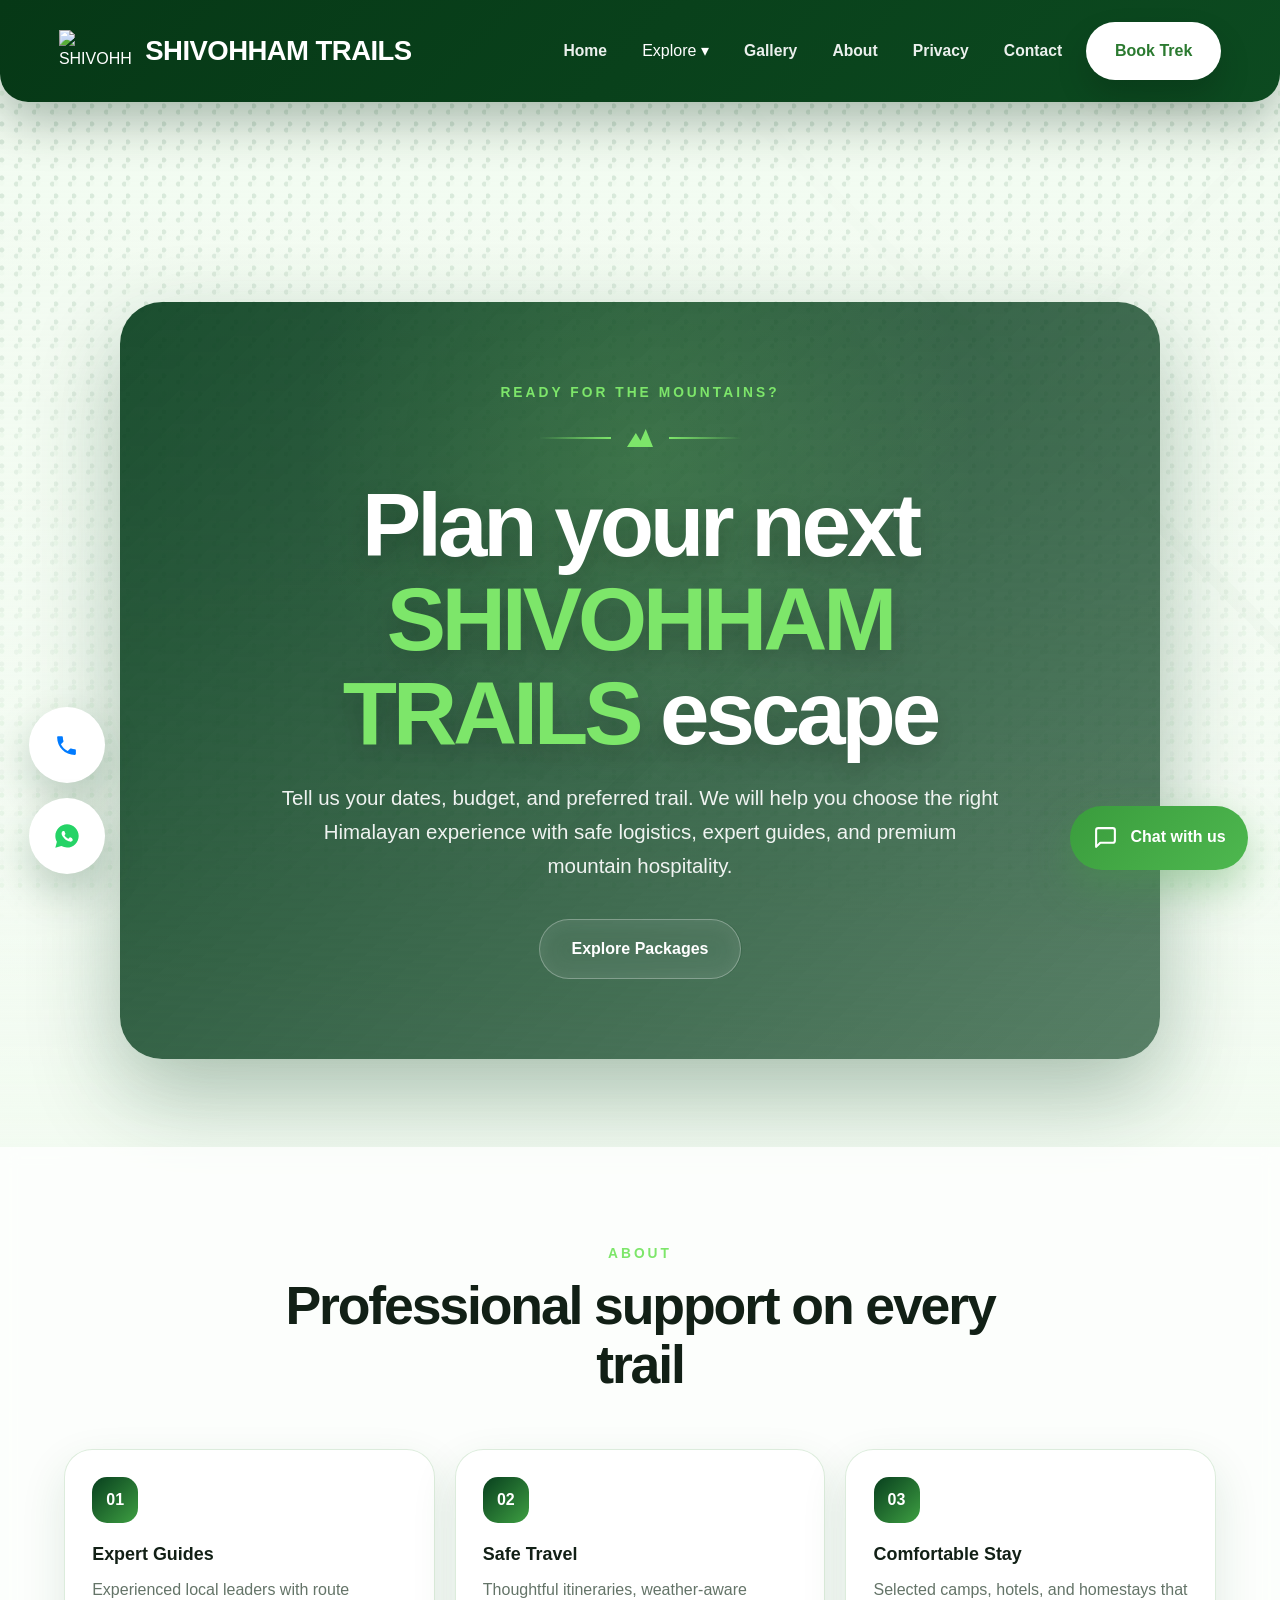
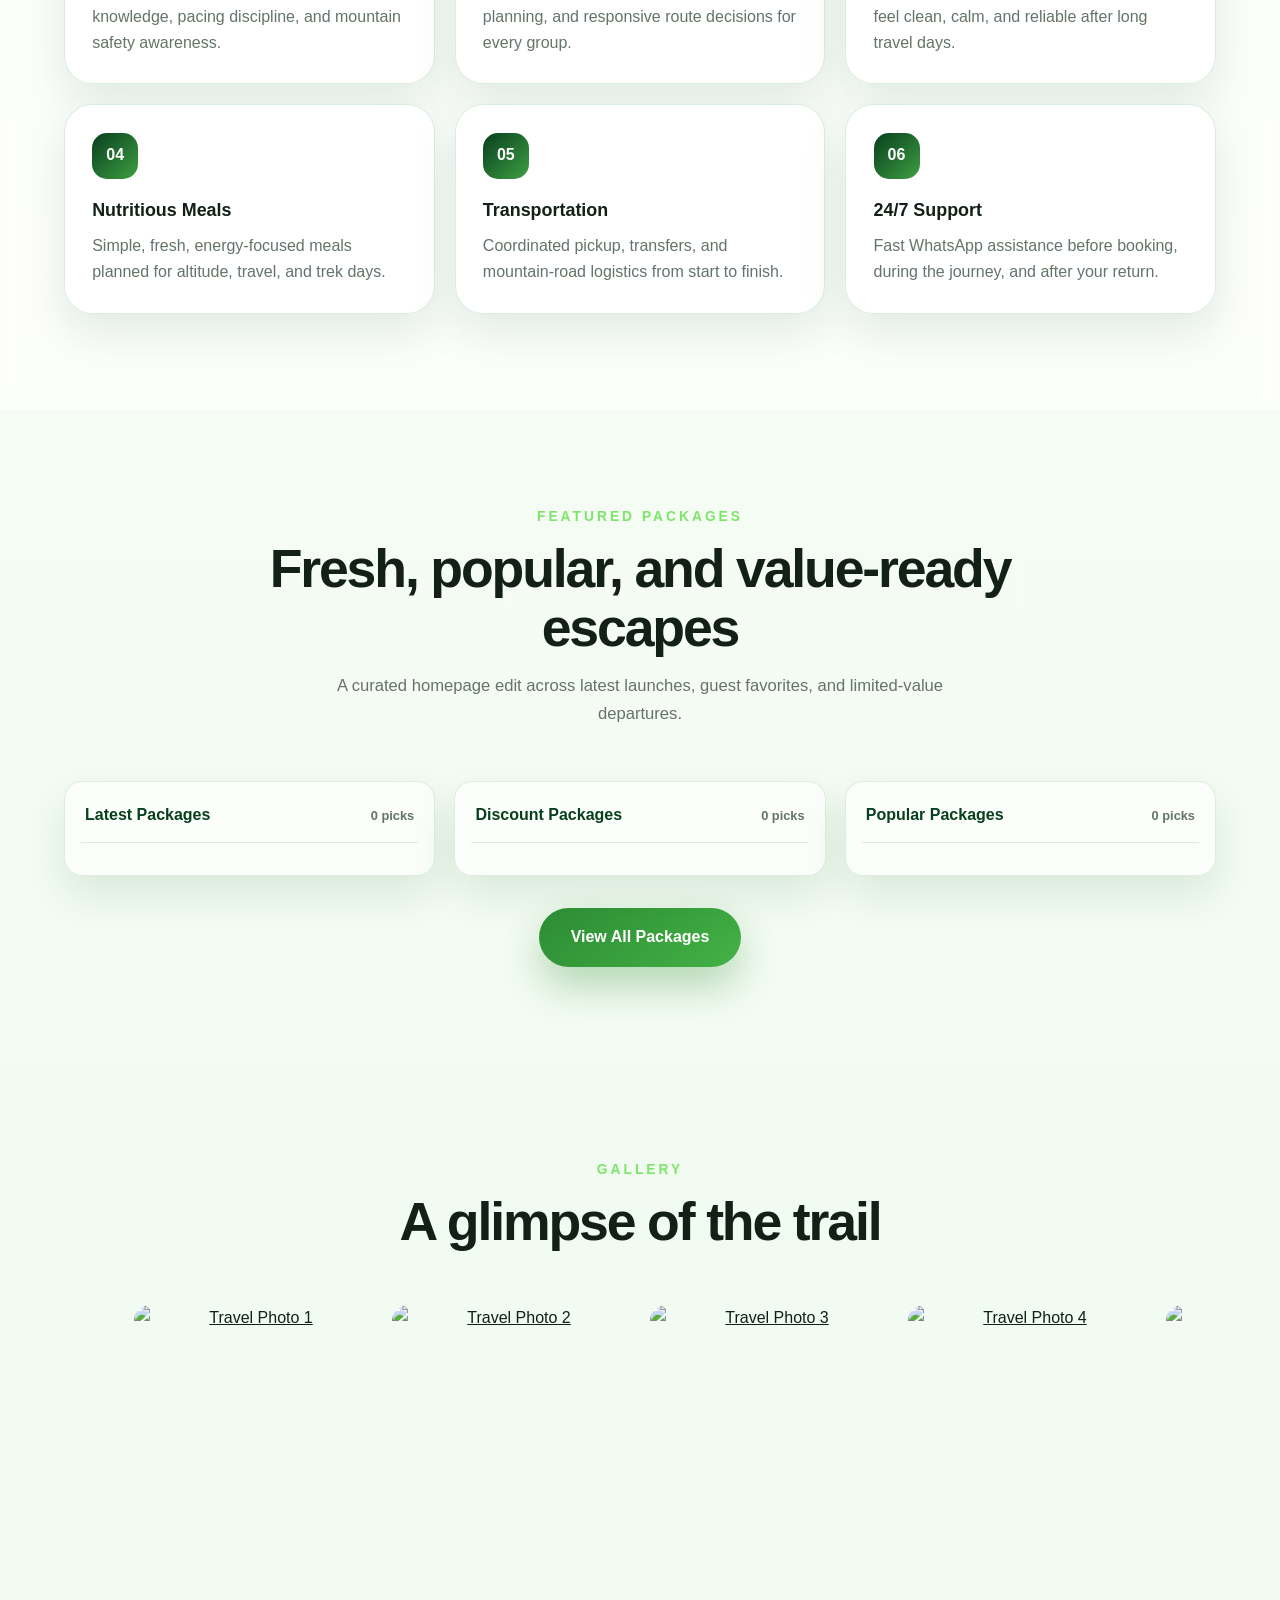
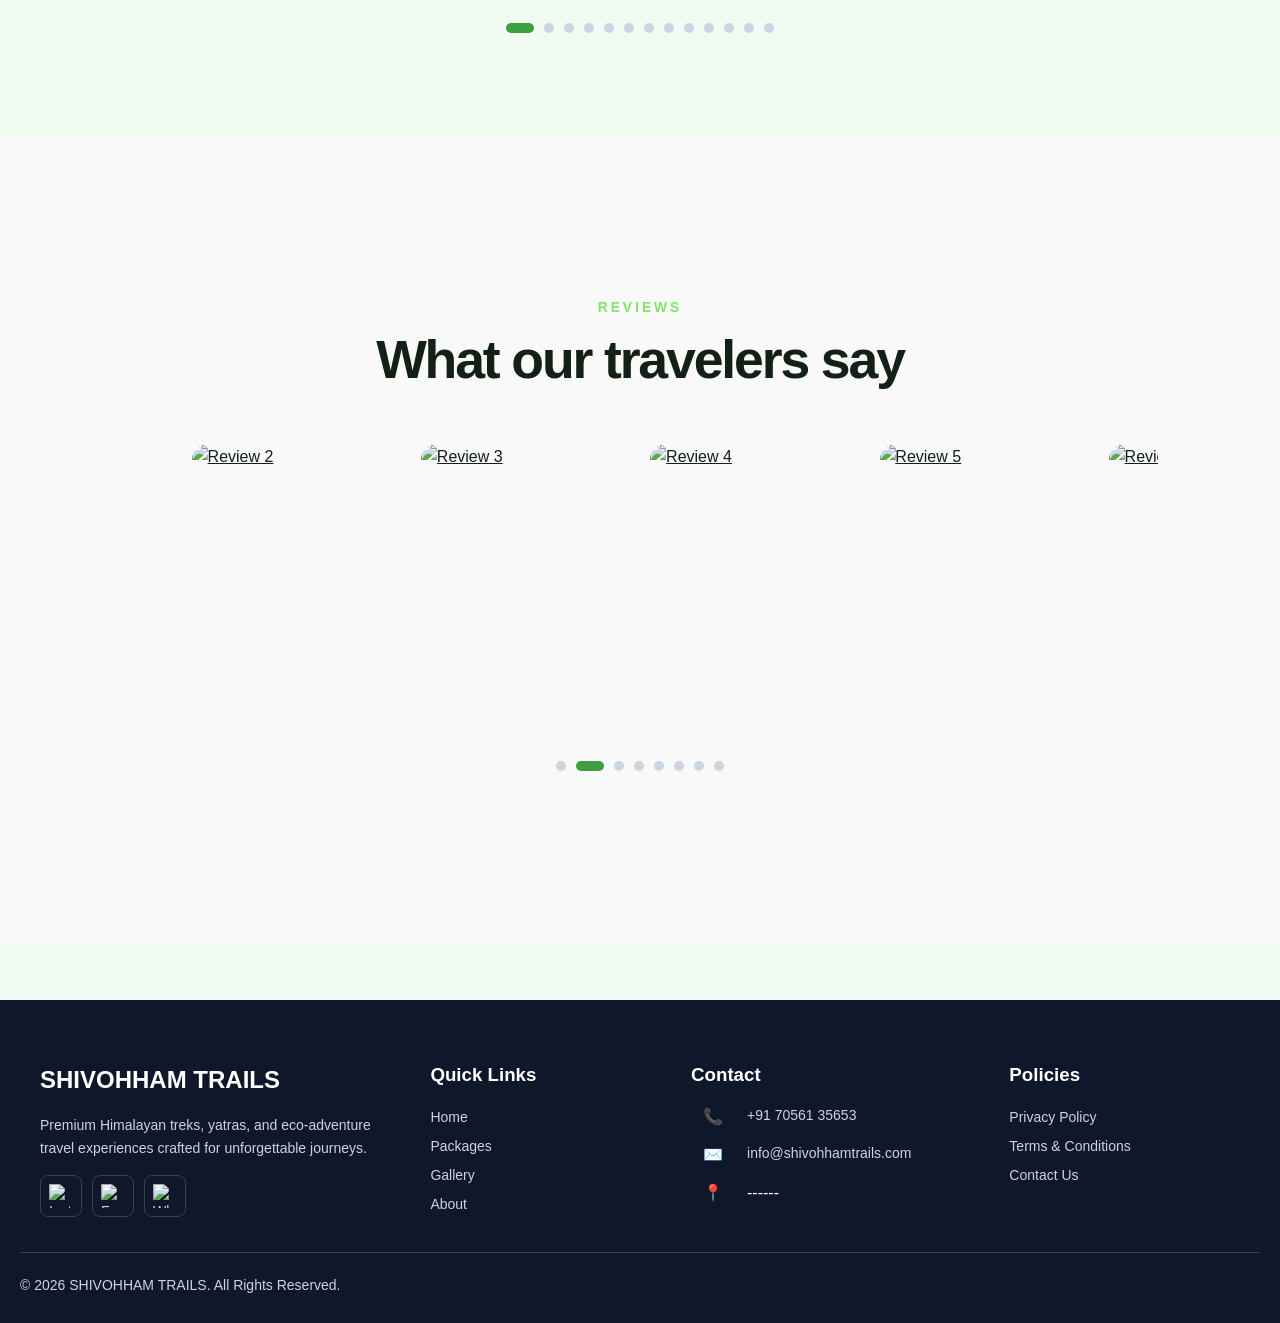
==== commit 5d02d283: "Fix footer contact wrapping" ====
--- a/home/index.html
+++ b/home/index.html
@@ -7,7 +7,7 @@
   <meta name="description" content="Discover premium Himalayan treks, spiritual yatras, and curated mountain travel packages with expert guides and easy WhatsApp booking." />
   <link rel="icon" type="image/jpeg" href="../assets/logo.png" />
   <link rel="stylesheet" href="https://cdn.jsdelivr.net/npm/swiper@11/swiper-bundle.min.css" />
-  <link rel="stylesheet" href="../index.css?v=20260615-contact" />
+  <link rel="stylesheet" href="../index.css?v=20260615-footer" />
   <script src="https://cdn.jsdelivr.net/npm/swiper@11/swiper-bundle.min.js"></script>
   <script src="../package.js" defer></script>
   <script src="../index.js?v=20260615-contact" defer></script>
--- a/index.css
+++ b/index.css
@@ -1401,7 +1401,7 @@
 
 .footer-grid{
   display:grid;
-  grid-template-columns:repeat(auto-fit,minmax(220px,1fr));
+  grid-template-columns:1.25fr .8fr minmax(280px,1fr) .8fr;
   gap:30px;
   width:min(1200px,100%);
   margin:0 auto;
@@ -1483,7 +1483,7 @@
 
 .footer-contact-item{
   display:flex;
-  align-items:center;
+  align-items:flex-start;
   flex-wrap:nowrap;
   gap:12px;
   margin-bottom:16px;
@@ -1491,12 +1491,21 @@
 
 .footer-contact-item i,
 .footer-contact-item svg,
-.footer-contact-item img,
-.footer-contact-item .icon{
+.footer-contact-item img{
   width:20px;
   min-width:20px;
   text-align:center;
   font-size:16px;
+  flex-shrink:0;
+}
+
+.footer-contact-item .icon{
+  width:44px;
+  min-width:44px;
+  text-align:center;
+  font-size:16px;
+  line-height:1.4;
+  white-space:nowrap;
   flex-shrink:0;
 }
 
@@ -1506,7 +1515,7 @@
   vertical-align:middle;
   line-height:1.4;
   margin:0;
-  word-break:break-word;
+  overflow-wrap:anywhere;
 }
 
 .contact-widget{
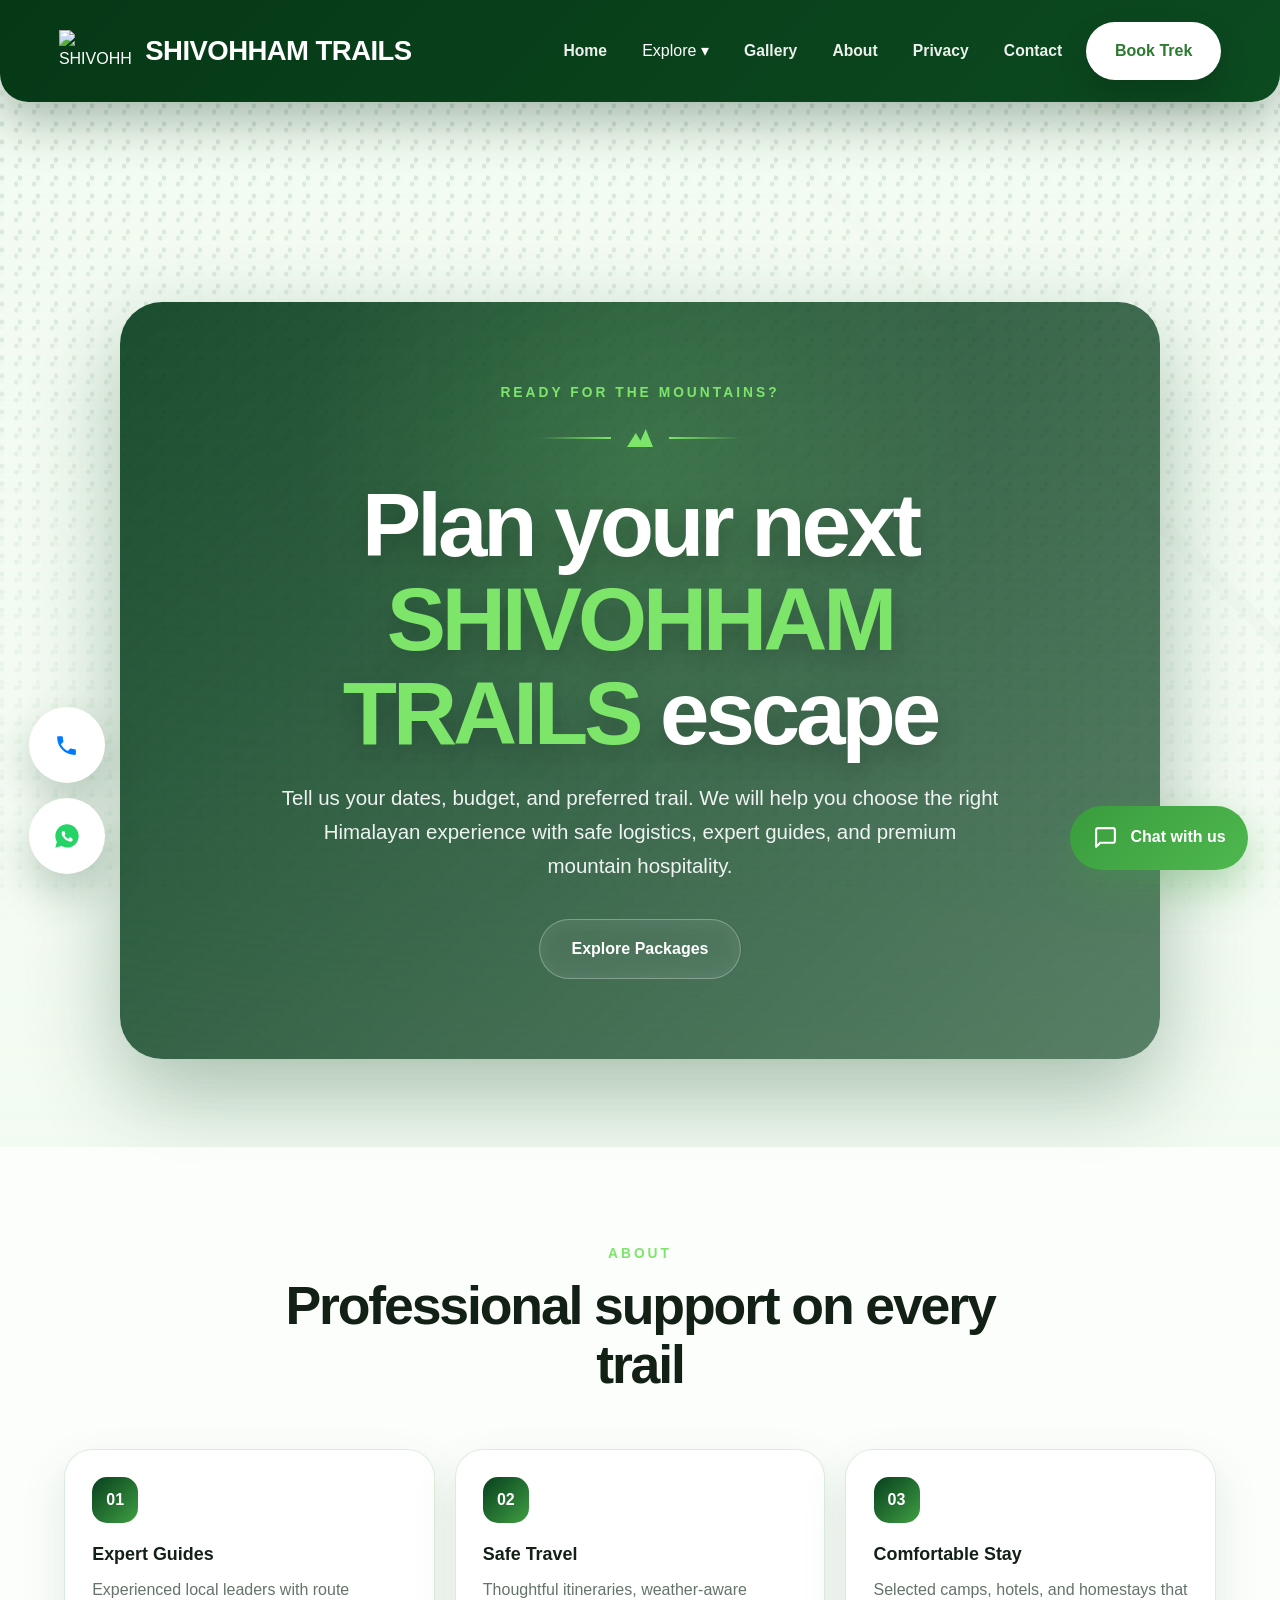
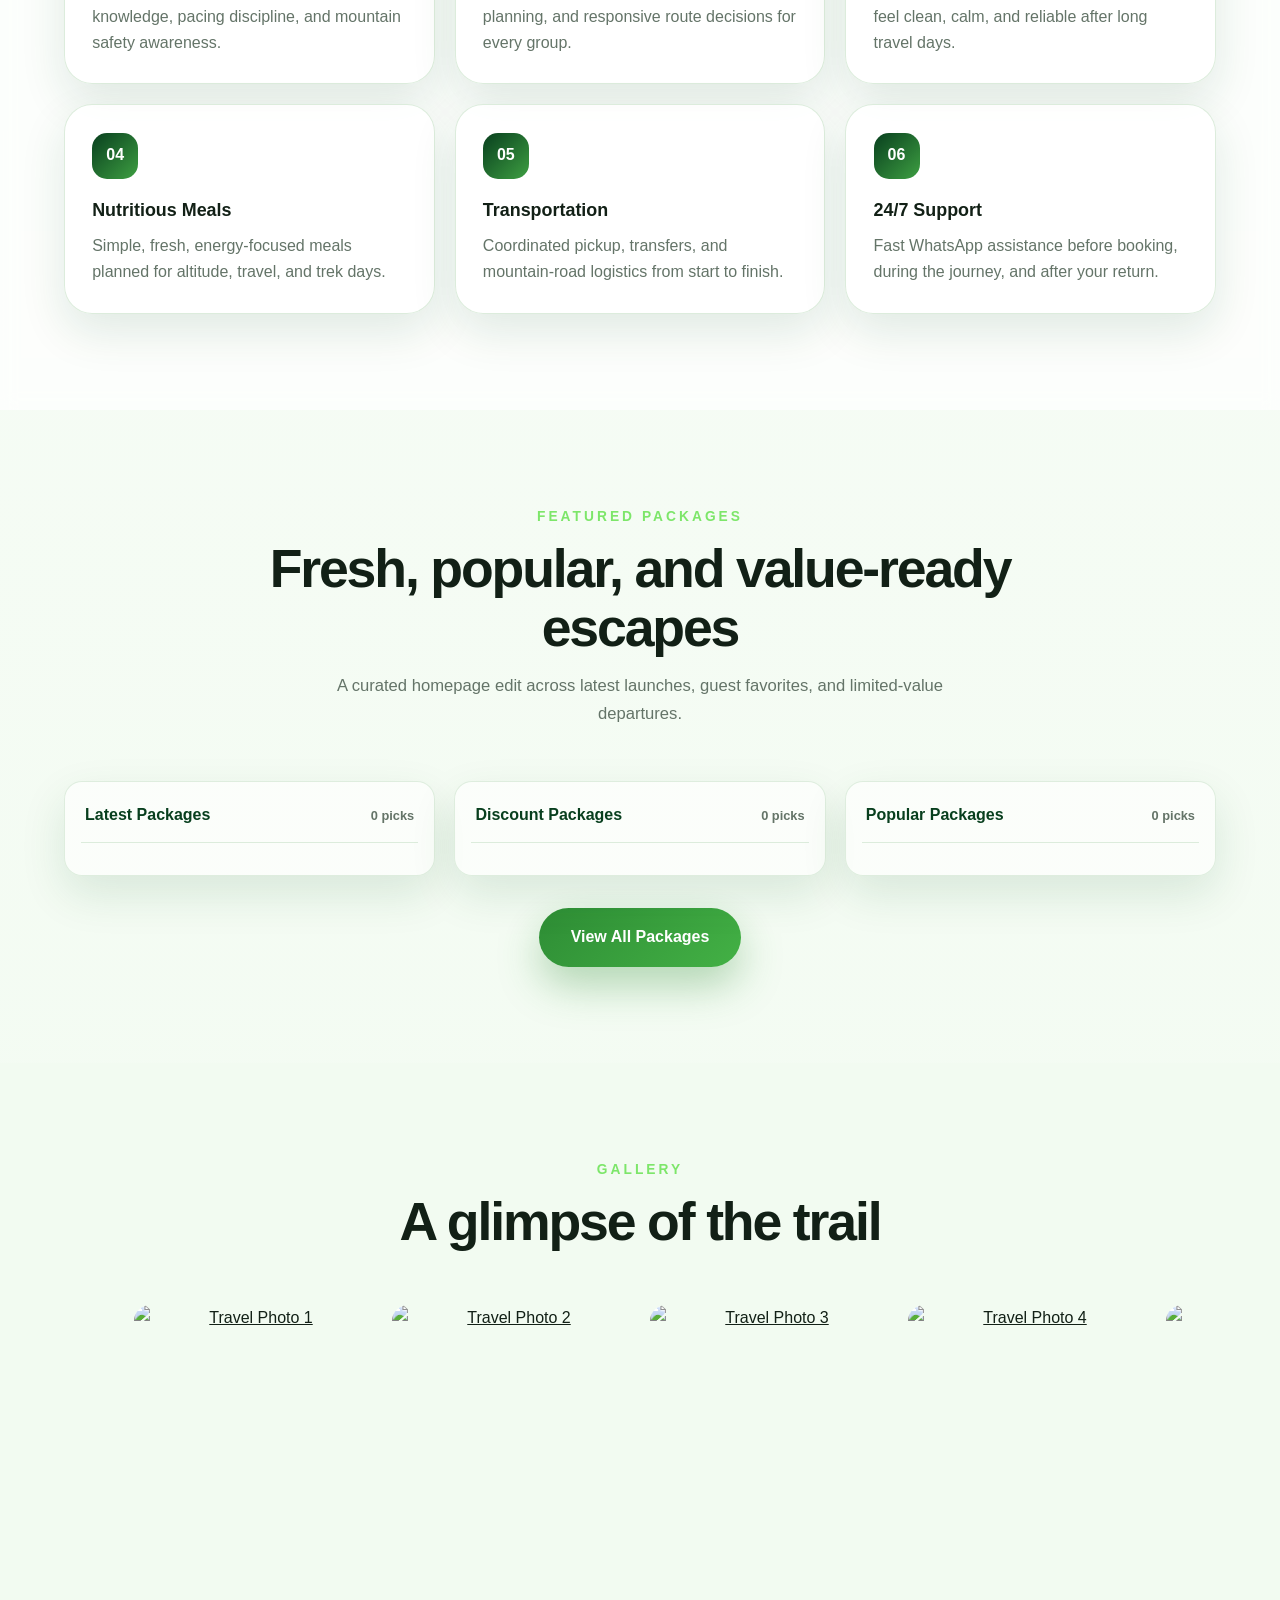
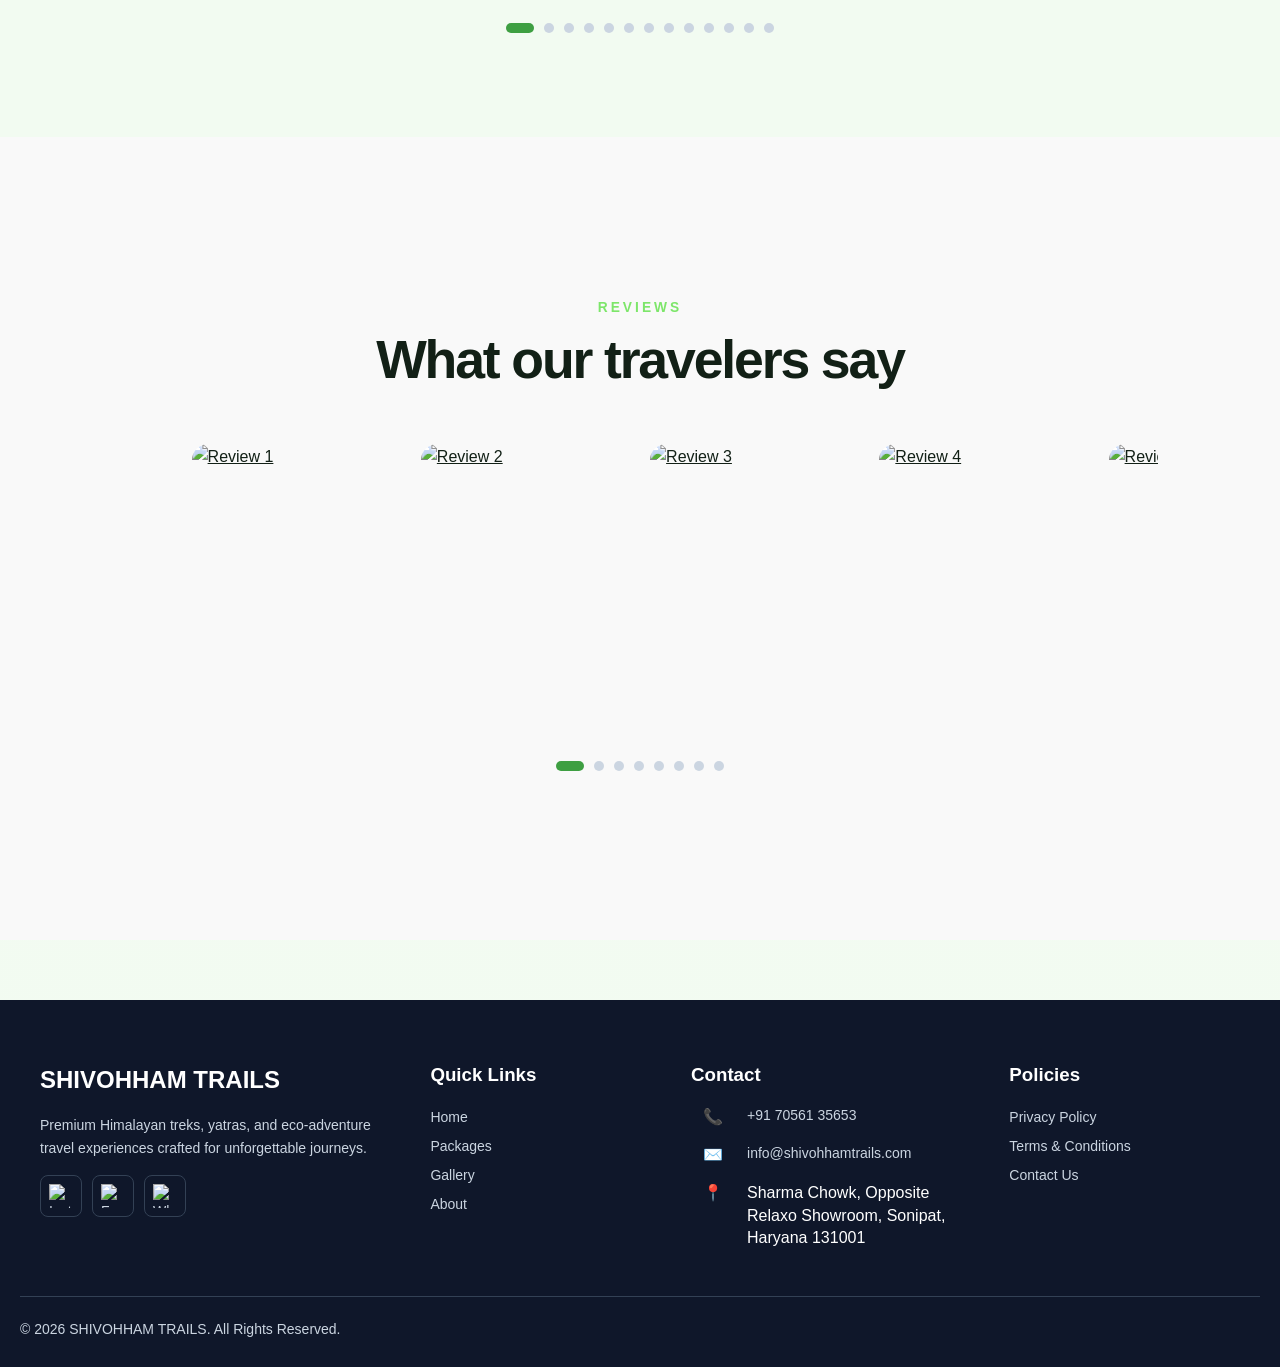
==== commit 39fd233d: "Update business address" ====
--- a/home/index.html
+++ b/home/index.html
@@ -180,7 +180,7 @@
         </div>
         <div class="footer-contact-item">
           <span class="icon">📍</span>
-          <span>------</span>
+          <span>Sharma Chowk, Opposite Relaxo Showroom, Sonipat, Haryana 131001</span>
         </div>
       </div>
       <div>
